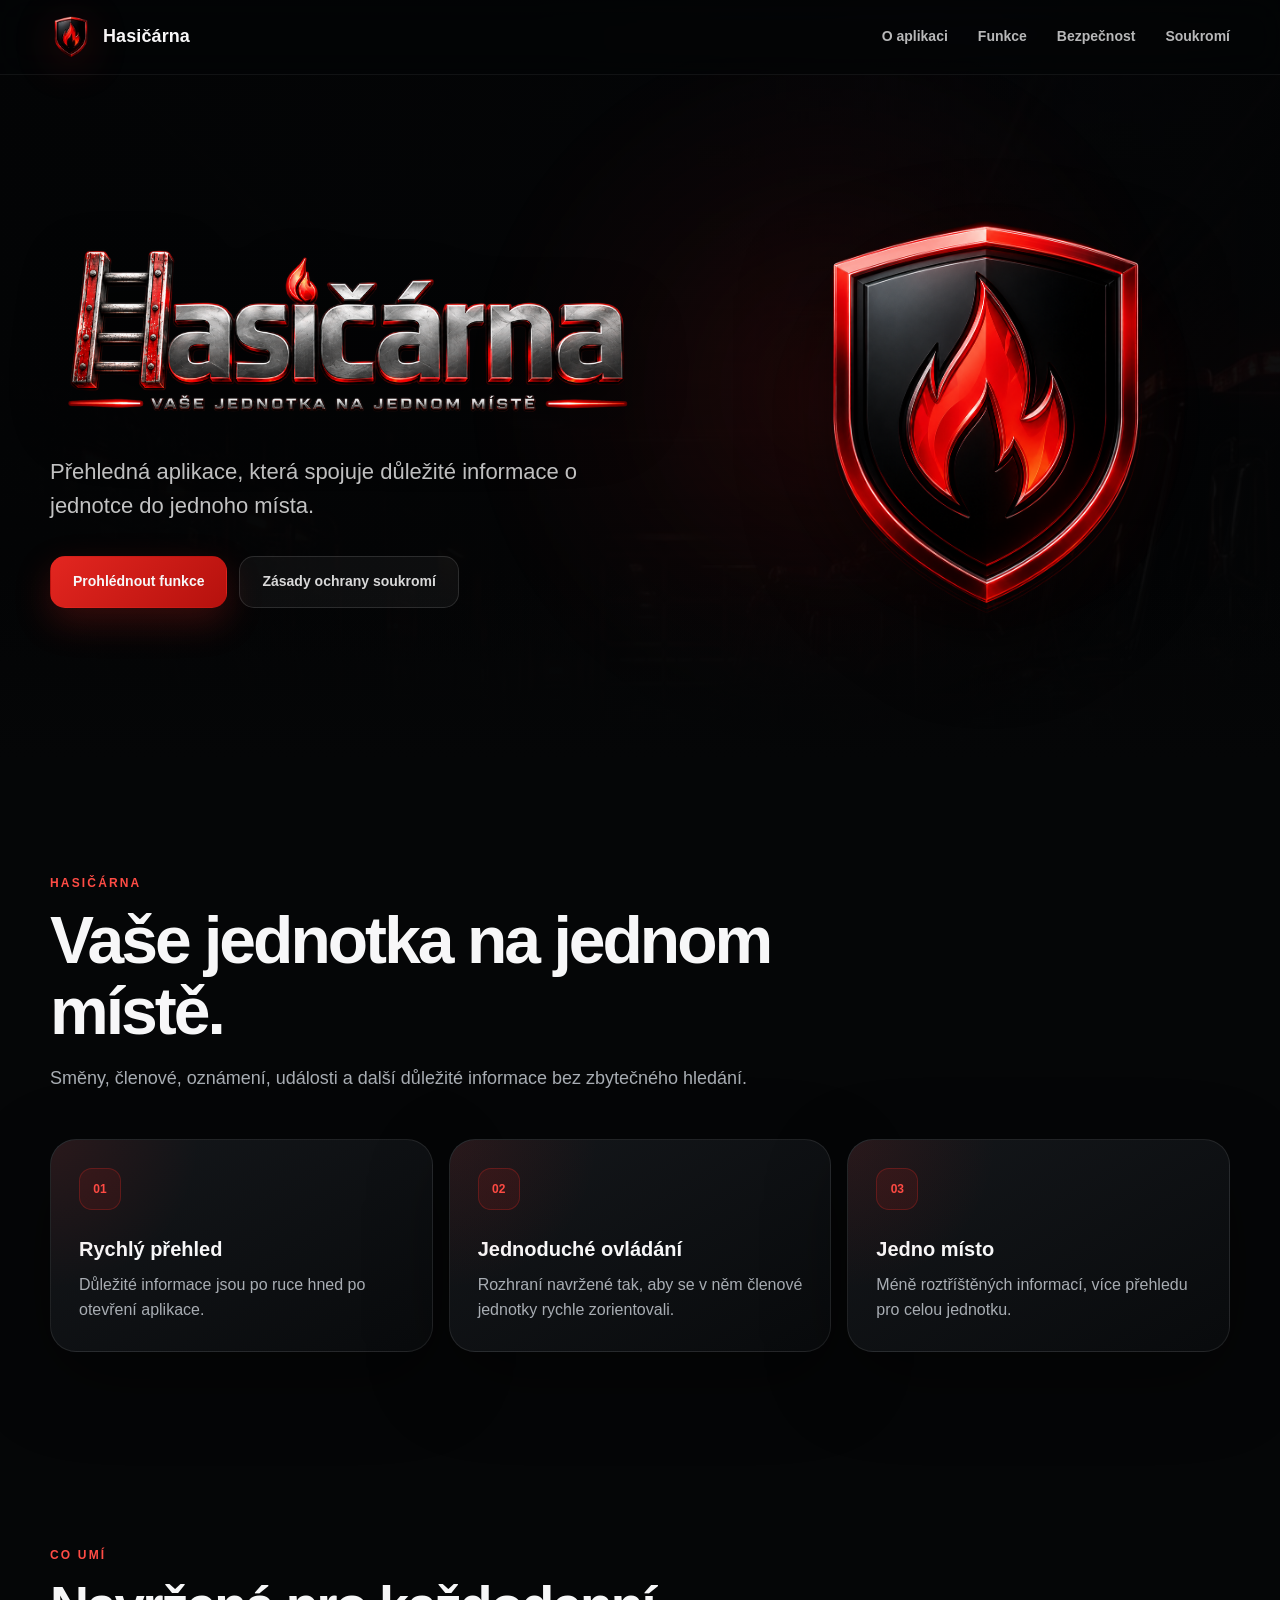
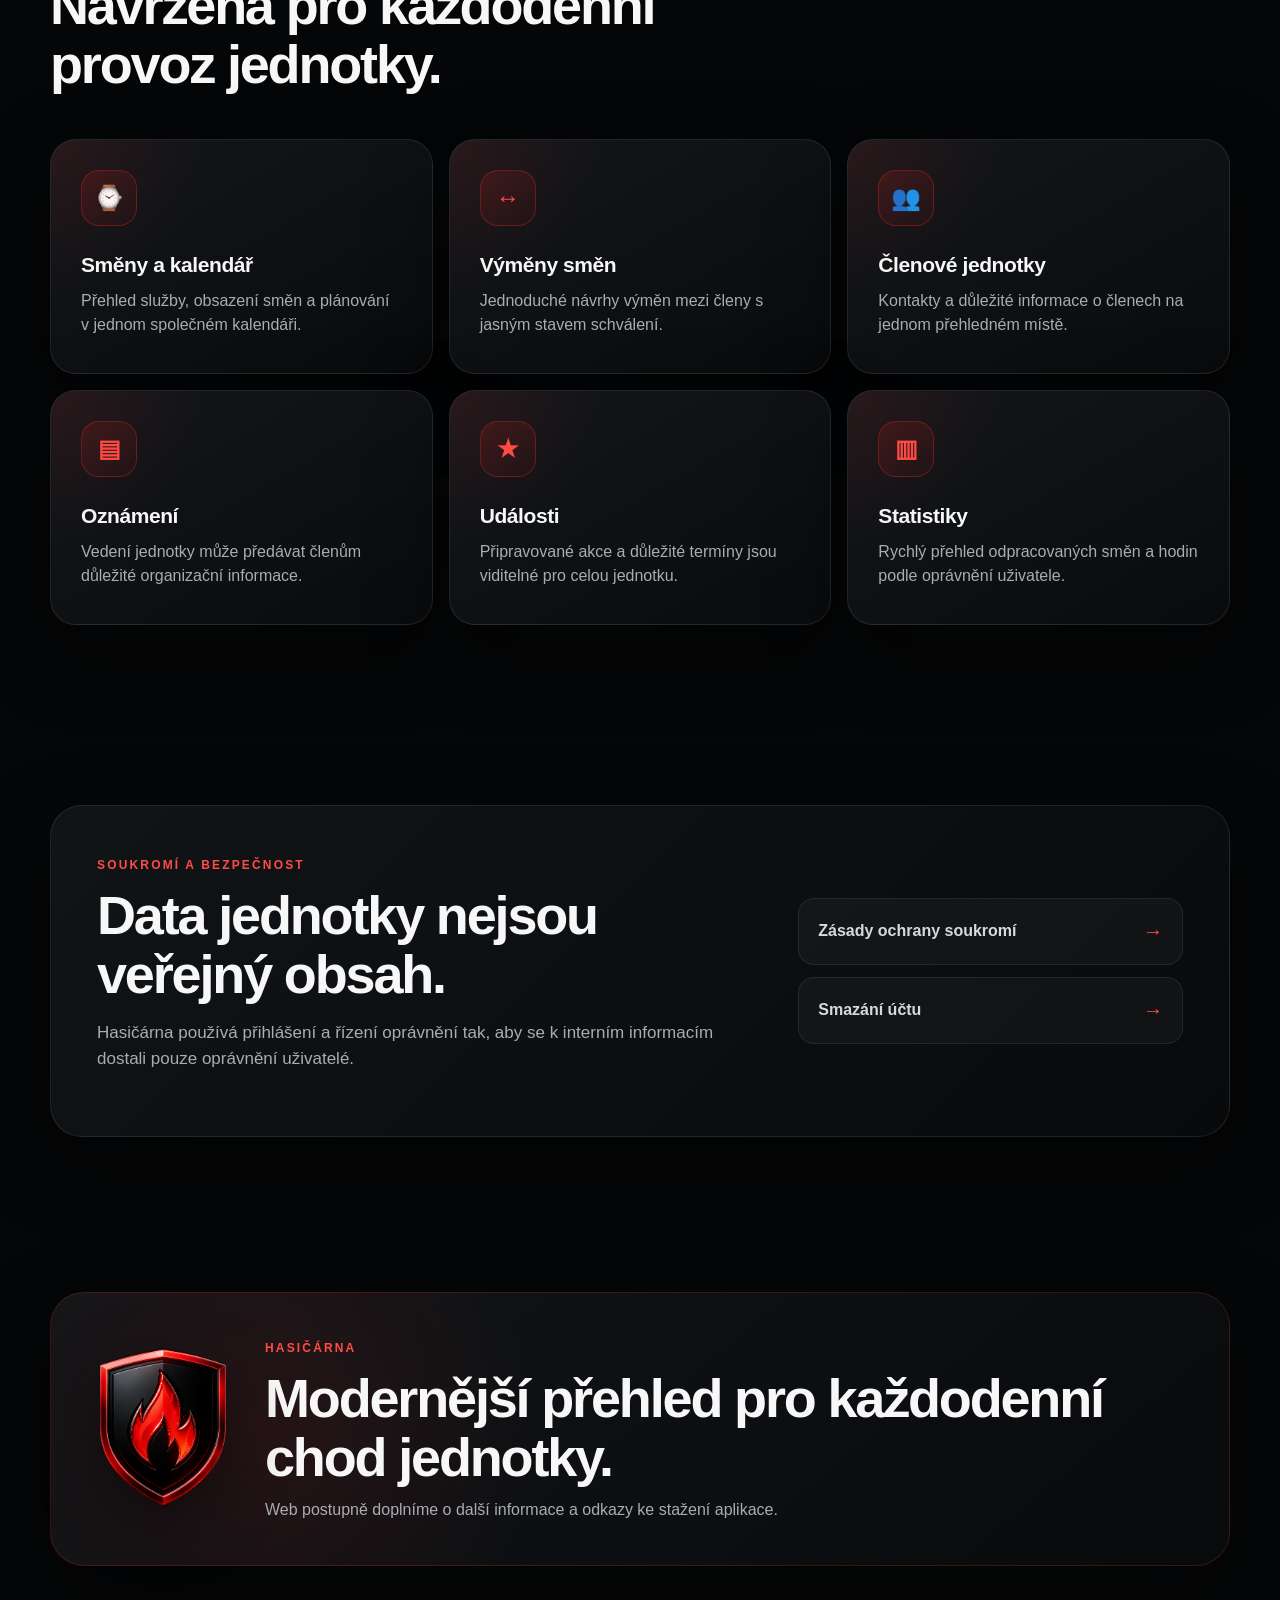
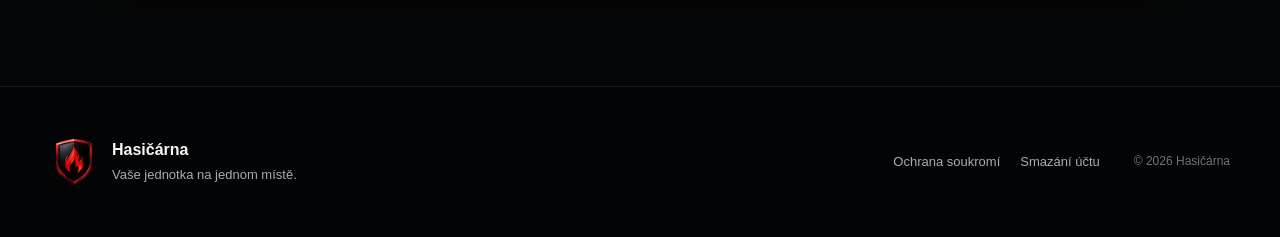
==== index.html @ 2f19362b "Create Hasičárna website" ====
<!doctype html>
<html lang="cs">
<head>
  <meta charset="utf-8">
  <meta name="viewport" content="width=device-width, initial-scale=1">
  <meta name="theme-color" content="#070809">
  <meta name="description" content="Hasičárna – vaše jednotka na jednom místě. Moderní aplikace pro správu směn, členů, oznámení a provozu jednotky.">
  <title>Hasičárna – vaše jednotka na jednom místě</title>
  <link rel="icon" type="image/png" href="assets/logo-shield.png">
  <link rel="stylesheet" href="styles.css">
</head>
<body>
  <header class="site-header" id="top">
    <div class="nav-shell">
      <a class="nav-brand" href="#top" aria-label="Hasičárna – domů">
        <img src="assets/logo-shield.png" alt="Logo Hasičárna">
        <span>Hasičárna</span>
      </a>
      <button class="menu-toggle" type="button" aria-label="Otevřít menu" aria-expanded="false">
        <span></span><span></span><span></span>
      </button>
      <nav class="nav-links" aria-label="Hlavní navigace">
        <a href="#o-aplikaci">O aplikaci</a>
        <a href="#funkce">Funkce</a>
        <a href="#bezpecnost">Bezpečnost</a>
        <a href="privacy.html">Soukromí</a>
      </nav>
    </div>
  </header>

  <main>
    <section class="hero">
      <div class="hero-backdrop" aria-hidden="true"></div>
      <div class="hero-glow" aria-hidden="true"></div>
      <div class="hero-inner">
        <div class="hero-copy reveal">
          <img class="hero-wordmark" src="assets/hasicarna-wordmark.png" alt="Hasičárna – vaše jednotka na jednom místě">
          <p class="hero-lead">Přehledná aplikace, která spojuje důležité informace o jednotce do jednoho místa.</p>
          <div class="hero-actions">
            <a class="button primary" href="#funkce">Prohlédnout funkce</a>
            <a class="button secondary" href="privacy.html">Zásady ochrany soukromí</a>
          </div>
        </div>
        <div class="hero-emblem reveal" aria-hidden="true">
          <div class="emblem-halo"></div>
          <img src="assets/logo-shield.png" alt="">
        </div>
      </div>
      <div class="hero-fade" aria-hidden="true"></div>
    </section>

    <section class="section intro" id="o-aplikaci">
      <div class="section-heading reveal">
        <span class="eyebrow">Hasičárna</span>
        <h1>Vaše jednotka na jednom místě.</h1>
        <p>Směny, členové, oznámení, události a další důležité informace bez zbytečného hledání.</p>
      </div>
      <div class="stats-grid reveal">
        <article class="stat-card">
          <span class="stat-icon">01</span>
          <strong>Rychlý přehled</strong>
          <p>Důležité informace jsou po ruce hned po otevření aplikace.</p>
        </article>
        <article class="stat-card">
          <span class="stat-icon">02</span>
          <strong>Jednoduché ovládání</strong>
          <p>Rozhraní navržené tak, aby se v něm členové jednotky rychle zorientovali.</p>
        </article>
        <article class="stat-card">
          <span class="stat-icon">03</span>
          <strong>Jedno místo</strong>
          <p>Méně roztříštěných informací, více přehledu pro celou jednotku.</p>
        </article>
      </div>
    </section>

    <section class="section features" id="funkce">
      <div class="section-heading reveal">
        <span class="eyebrow">Co umí</span>
        <h2>Navržená pro každodenní provoz jednotky.</h2>
      </div>
      <div class="feature-grid">
        <article class="feature-card reveal">
          <div class="feature-icon">⌚</div>
          <h3>Směny a kalendář</h3>
          <p>Přehled služby, obsazení směn a plánování v jednom společném kalendáři.</p>
        </article>
        <article class="feature-card reveal">
          <div class="feature-icon">↔</div>
          <h3>Výměny směn</h3>
          <p>Jednoduché návrhy výměn mezi členy s jasným stavem schválení.</p>
        </article>
        <article class="feature-card reveal">
          <div class="feature-icon">👥</div>
          <h3>Členové jednotky</h3>
          <p>Kontakty a důležité informace o členech na jednom přehledném místě.</p>
        </article>
        <article class="feature-card reveal">
          <div class="feature-icon">▤</div>
          <h3>Oznámení</h3>
          <p>Vedení jednotky může předávat členům důležité organizační informace.</p>
        </article>
        <article class="feature-card reveal">
          <div class="feature-icon">★</div>
          <h3>Události</h3>
          <p>Připravované akce a důležité termíny jsou viditelné pro celou jednotku.</p>
        </article>
        <article class="feature-card reveal">
          <div class="feature-icon">▥</div>
          <h3>Statistiky</h3>
          <p>Rychlý přehled odpracovaných směn a hodin podle oprávnění uživatele.</p>
        </article>
      </div>
    </section>

    <section class="section security" id="bezpecnost">
      <div class="security-panel reveal">
        <div>
          <span class="eyebrow">Soukromí a bezpečnost</span>
          <h2>Data jednotky nejsou veřejný obsah.</h2>
          <p>Hasičárna používá přihlášení a řízení oprávnění tak, aby se k interním informacím dostali pouze oprávnění uživatelé.</p>
        </div>
        <div class="security-links">
          <a href="privacy.html">Zásady ochrany soukromí <span>→</span></a>
          <a href="delete-account.html">Smazání účtu <span>→</span></a>
        </div>
      </div>
    </section>

    <section class="section cta">
      <div class="cta-card reveal">
        <img src="assets/logo-shield.png" alt="Logo Hasičárna">
        <div>
          <span class="eyebrow">Hasičárna</span>
          <h2>Modernější přehled pro každodenní chod jednotky.</h2>
          <p>Web postupně doplníme o další informace a odkazy ke stažení aplikace.</p>
        </div>
      </div>
    </section>
  </main>

  <footer class="site-footer">
    <div class="footer-inner">
      <div class="footer-brand">
        <img src="assets/logo-shield.png" alt="">
        <div><strong>Hasičárna</strong><span>Vaše jednotka na jednom místě.</span></div>
      </div>
      <div class="footer-links">
        <a href="privacy.html">Ochrana soukromí</a>
        <a href="delete-account.html">Smazání účtu</a>
      </div>
      <p class="copyright">© <span id="year"></span> Hasičárna</p>
    </div>
  </footer>

  <script src="script.js"></script>
</body>
</html>
---- styles.css ----
:root {
  --bg: #050607;
  --bg-soft: #0b0d0f;
  --panel: rgba(17, 20, 23, .86);
  --panel-strong: #101316;
  --line: rgba(255,255,255,.09);
  --text: #f7f7f8;
  --muted: #a8adb3;
  --red: #e32620;
  --red-bright: #ff4c45;
  --shadow: 0 26px 80px rgba(0,0,0,.42);
  --radius: 26px;
}

* { box-sizing: border-box; }
html { scroll-behavior: smooth; }
body {
  margin: 0;
  background: var(--bg);
  color: var(--text);
  font-family: Inter, ui-sans-serif, -apple-system, BlinkMacSystemFont, "Segoe UI", Roboto, Helvetica, Arial, sans-serif;
  line-height: 1.55;
  -webkit-font-smoothing: antialiased;
}
a { color: inherit; text-decoration: none; }
img { display: block; max-width: 100%; }

.site-header {
  position: fixed;
  inset: 0 0 auto 0;
  z-index: 50;
  background: rgba(4,5,6,.72);
  border-bottom: 1px solid rgba(255,255,255,.06);
  backdrop-filter: blur(18px) saturate(130%);
}
.nav-shell {
  width: min(1180px, calc(100% - 36px));
  height: 74px;
  margin: 0 auto;
  display: flex;
  align-items: center;
  justify-content: space-between;
  gap: 28px;
}
.nav-brand { display: inline-flex; align-items: center; gap: 11px; font-weight: 800; letter-spacing: .1px; }
.nav-brand img { width: 42px; height: 42px; object-fit: contain; filter: drop-shadow(0 8px 20px rgba(227,38,32,.18)); }
.nav-brand span { font-size: 18px; }
.nav-links { display: flex; align-items: center; gap: 30px; }
.nav-links a { color: rgba(255,255,255,.72); font-size: 14px; font-weight: 650; transition: color .2s ease; }
.nav-links a:hover { color: #fff; }
.menu-toggle { display: none; background: transparent; border: 0; padding: 8px; }
.menu-toggle span { display: block; width: 24px; height: 2px; margin: 5px 0; background: #fff; border-radius: 2px; }

.hero {
  position: relative;
  min-height: 760px;
  padding-top: 74px;
  overflow: hidden;
  background: #060708;
}
.hero-backdrop {
  position: absolute; inset: 0;
  background:
    linear-gradient(90deg, rgba(3,4,5,.98) 0%, rgba(3,4,5,.86) 44%, rgba(3,4,5,.56) 72%, rgba(3,4,5,.88) 100%),
    linear-gradient(180deg, rgba(3,4,5,.25), rgba(3,4,5,.78) 75%, #050607 100%),
    url('assets/hero-background.jpg') center 62% / cover no-repeat;
  opacity: .88;
  transform: scale(1.02);
}
.hero-glow {
  position: absolute;
  width: 720px; height: 720px;
  right: 7%; top: 4%;
  border-radius: 50%;
  background: radial-gradient(circle, rgba(227,38,32,.12) 0%, rgba(227,38,32,.035) 42%, transparent 72%);
  filter: blur(8px);
}
.hero-inner {
  position: relative;
  z-index: 2;
  width: min(1180px, calc(100% - 44px));
  min-height: 686px;
  margin: 0 auto;
  display: grid;
  grid-template-columns: 1.12fr .88fr;
  align-items: center;
  gap: 70px;
}
.hero-copy { max-width: 650px; }
.hero-wordmark { width: min(100%, 630px); margin-left: -7px; filter: drop-shadow(0 18px 30px rgba(0,0,0,.45)); }
.hero-lead { max-width: 610px; margin: 22px 0 0; color: rgba(255,255,255,.76); font-size: clamp(18px, 2vw, 22px); line-height: 1.55; }
.hero-actions { display: flex; flex-wrap: wrap; gap: 12px; margin-top: 32px; }
.button { display: inline-flex; align-items: center; justify-content: center; min-height: 52px; padding: 0 22px; border-radius: 15px; font-weight: 800; font-size: 14px; border: 1px solid transparent; transition: .2s ease; }
.button.primary { background: linear-gradient(135deg, #e32620, #b5110d); box-shadow: 0 14px 36px rgba(227,38,32,.23); }
.button.primary:hover { transform: translateY(-2px); box-shadow: 0 18px 42px rgba(227,38,32,.32); }
.button.secondary { background: rgba(255,255,255,.045); border-color: rgba(255,255,255,.12); color: rgba(255,255,255,.84); }
.button.secondary:hover { background: rgba(255,255,255,.075); }
.hero-emblem { position: relative; display: grid; place-items: center; min-height: 440px; }
.hero-emblem img { position: relative; z-index: 2; width: min(320px, 72%); filter: drop-shadow(0 32px 42px rgba(0,0,0,.62)); }
.emblem-halo { position: absolute; width: 420px; height: 420px; border-radius: 50%; background: radial-gradient(circle, rgba(227,38,32,.16), rgba(227,38,32,.04) 42%, transparent 72%); filter: blur(12px); }
.hero-fade { position: absolute; inset: auto 0 0; height: 190px; background: linear-gradient(180deg, transparent, var(--bg)); z-index: 1; }

.section { width: min(1180px, calc(100% - 44px)); margin: 0 auto; padding: 110px 0; }
.section-heading { max-width: 760px; margin-bottom: 46px; }
.eyebrow { display: inline-block; color: var(--red-bright); font-size: 12px; font-weight: 900; letter-spacing: .18em; text-transform: uppercase; margin-bottom: 12px; }
h1, h2, h3 { margin: 0; line-height: 1.08; }
h1 { font-size: clamp(38px, 6vw, 66px); letter-spacing: -.045em; }
h2 { font-size: clamp(34px, 4.5vw, 54px); letter-spacing: -.04em; }
h3 { font-size: 21px; letter-spacing: -.02em; }
.section-heading p { margin: 18px 0 0; color: var(--muted); font-size: 18px; max-width: 720px; }

.stats-grid, .feature-grid { display: grid; grid-template-columns: repeat(3, 1fr); gap: 16px; }
.stat-card, .feature-card {
  position: relative;
  overflow: hidden;
  border: 1px solid var(--line);
  border-radius: var(--radius);
  background: linear-gradient(150deg, rgba(22,25,29,.92), rgba(9,11,13,.96));
  box-shadow: var(--shadow);
}
.stat-card { padding: 28px; min-height: 210px; }
.stat-card::after, .feature-card::after { content: ""; position: absolute; inset: 0; pointer-events: none; background: radial-gradient(circle at 0 0, rgba(227,38,32,.10), transparent 34%); }
.stat-icon { display: inline-grid; place-items: center; width: 42px; height: 42px; border-radius: 13px; background: rgba(227,38,32,.10); border: 1px solid rgba(227,38,32,.28); color: var(--red-bright); font-weight: 900; font-size: 12px; }
.stat-card strong { display: block; margin-top: 24px; font-size: 20px; }
.stat-card p { color: var(--muted); margin: 8px 0 0; }
.features { padding-top: 80px; }
.feature-grid { grid-template-columns: repeat(3, 1fr); }
.feature-card { padding: 30px; min-height: 235px; }
.feature-icon { width: 56px; height: 56px; display: grid; place-items: center; border-radius: 18px; background: linear-gradient(145deg, rgba(227,38,32,.16), rgba(227,38,32,.04)); border: 1px solid rgba(227,38,32,.34); color: var(--red-bright); font-size: 24px; font-weight: 900; margin-bottom: 28px; }
.feature-card p { color: var(--muted); margin: 12px 0 0; }

.security { padding-top: 70px; }
.security-panel { display: grid; grid-template-columns: 1.25fr .75fr; gap: 60px; align-items: center; padding: 46px; border-radius: 32px; background: linear-gradient(135deg, rgba(18,21,24,.95), rgba(8,10,12,.98)); border: 1px solid rgba(255,255,255,.09); box-shadow: var(--shadow); }
.security-panel p { color: var(--muted); font-size: 17px; max-width: 680px; }
.security-links { display: grid; gap: 12px; }
.security-links a { display: flex; align-items: center; justify-content: space-between; gap: 16px; padding: 17px 19px; border-radius: 16px; background: rgba(255,255,255,.035); border: 1px solid rgba(255,255,255,.08); font-weight: 750; color: rgba(255,255,255,.84); }
.security-links a span { color: var(--red-bright); font-size: 20px; }
.security-links a:hover { background: rgba(255,255,255,.06); }

.cta { padding-top: 45px; padding-bottom: 120px; }
.cta-card { display: flex; align-items: center; gap: 36px; padding: 42px 46px; border-radius: 34px; border: 1px solid rgba(227,38,32,.24); background: radial-gradient(circle at 18% 50%, rgba(227,38,32,.11), transparent 28%), linear-gradient(140deg, #121518, #080a0c); box-shadow: var(--shadow); }
.cta-card img { width: 132px; filter: drop-shadow(0 20px 32px rgba(0,0,0,.45)); }
.cta-card p { color: var(--muted); margin: 12px 0 0; }

.site-footer { border-top: 1px solid rgba(255,255,255,.07); background: #030405; }
.footer-inner { width: min(1180px, calc(100% - 44px)); min-height: 150px; margin: 0 auto; display: grid; grid-template-columns: 1fr auto auto; align-items: center; gap: 34px; }
.footer-brand { display: flex; align-items: center; gap: 14px; }
.footer-brand img { width: 48px; height: 48px; object-fit: contain; }
.footer-brand strong, .footer-brand span { display: block; }
.footer-brand span { color: var(--muted); font-size: 13px; margin-top: 2px; }
.footer-links { display: flex; gap: 20px; }
.footer-links a { color: var(--muted); font-size: 13px; }
.footer-links a:hover { color: #fff; }
.copyright { color: #6f757c; font-size: 12px; }

.reveal { opacity: 0; transform: translateY(16px); transition: opacity .7s ease, transform .7s ease; }
.reveal.visible { opacity: 1; transform: translateY(0); }

/* Legal pages */
.legal-page { background: radial-gradient(circle at 50% 0%, rgba(227,38,32,.07), transparent 26%), #050607; }
.compact-header { position: sticky; top: 0; }
.legal-nav { display: flex; }
.legal-shell { width: min(900px, calc(100% - 40px)); margin: 0 auto; padding: 76px 0 110px; }
.legal-hero { padding: 52px 0 32px; }
.legal-hero h1 { font-size: clamp(40px, 7vw, 68px); }
.legal-hero p { color: var(--muted); font-size: 18px; max-width: 680px; }
.legal-card { padding: 42px; border-radius: 28px; background: linear-gradient(150deg, rgba(18,21,24,.96), rgba(8,10,12,.98)); border: 1px solid rgba(255,255,255,.08); box-shadow: var(--shadow); }
.legal-card h2 { font-size: 23px; margin-top: 34px; letter-spacing: -.02em; }
.legal-card h2:first-of-type { margin-top: 18px; }
.legal-card p { color: #bcc1c7; }
.legal-card a { color: #ff625c; text-decoration: underline; text-underline-offset: 3px; }
.updated { font-size: 13px; color: #777f87 !important; }
.steps { display: grid; gap: 16px; }
.step { display: grid; grid-template-columns: 50px 1fr; gap: 18px; padding: 22px; border: 1px solid rgba(255,255,255,.07); border-radius: 20px; background: rgba(255,255,255,.025); }
.step > span { width: 44px; height: 44px; display: grid; place-items: center; border-radius: 14px; background: rgba(227,38,32,.12); border: 1px solid rgba(227,38,32,.28); color: var(--red-bright); font-weight: 900; }
.step h2 { margin: 1px 0 7px; font-size: 20px; }
.step p { margin: 0; }
.notice { margin-top: 26px; padding: 24px; border-radius: 20px; background: rgba(227,38,32,.07); border: 1px solid rgba(227,38,32,.20); }
.notice strong { font-size: 18px; }
.notice p { margin-bottom: 0; }
.legal-note { margin-top: 24px; font-size: 14px; }
.small-footer .footer-inner { min-height: 90px; grid-template-columns: 1fr; }

@media (max-width: 900px) {
  .hero-inner { grid-template-columns: 1fr; gap: 20px; padding: 90px 0 80px; text-align: center; }
  .hero-copy { margin: 0 auto; }
  .hero-wordmark { margin: 0 auto; }
  .hero-lead { margin-left: auto; margin-right: auto; }
  .hero-actions { justify-content: center; }
  .hero-emblem { min-height: 300px; }
  .hero-emblem img { width: 220px; }
  .emblem-halo { width: 330px; height: 330px; }
  .stats-grid, .feature-grid { grid-template-columns: repeat(2, 1fr); }
  .security-panel { grid-template-columns: 1fr; gap: 28px; }
  .footer-inner { grid-template-columns: 1fr; padding: 34px 0; }
}

@media (max-width: 680px) {
  .nav-shell { height: 68px; }
  .nav-links { display: none; position: absolute; left: 18px; right: 18px; top: 76px; padding: 18px; border-radius: 18px; background: rgba(10,12,14,.98); border: 1px solid rgba(255,255,255,.08); flex-direction: column; align-items: stretch; gap: 5px; box-shadow: var(--shadow); }
  .nav-links.open { display: flex; }
  .nav-links a { padding: 10px 12px; }
  .menu-toggle { display: block; }
  .legal-nav { display: flex !important; position: static; padding: 0; border: 0; background: none; box-shadow: none; }
  .legal-nav a { padding: 8px 0; }
  .hero { min-height: 710px; padding-top: 68px; }
  .hero-inner { min-height: auto; width: min(100% - 30px, 1180px); padding: 72px 0 76px; }
  .hero-backdrop { background-position: 56% bottom; opacity: .72; }
  .hero-wordmark { width: min(100%, 520px); }
  .hero-emblem { min-height: 255px; }
  .hero-emblem img { width: 185px; }
  .emblem-halo { width: 270px; height: 270px; }
  .section { width: min(100% - 30px, 1180px); padding: 78px 0; }
  .stats-grid, .feature-grid { grid-template-columns: 1fr; }
  .stat-card, .feature-card { min-height: auto; }
  .security-panel { padding: 30px 24px; }
  .cta-card { align-items: flex-start; padding: 30px 24px; gap: 22px; }
  .cta-card img { width: 86px; }
  .footer-inner { width: min(100% - 30px, 1180px); }
  .footer-links { flex-direction: column; gap: 7px; }
  .legal-shell { width: min(100% - 28px, 900px); padding-top: 36px; }
  .legal-hero { padding-top: 28px; }
  .legal-card { padding: 26px 20px; }
  .step { grid-template-columns: 42px 1fr; gap: 14px; padding: 18px; }
  .step > span { width: 40px; height: 40px; }
}
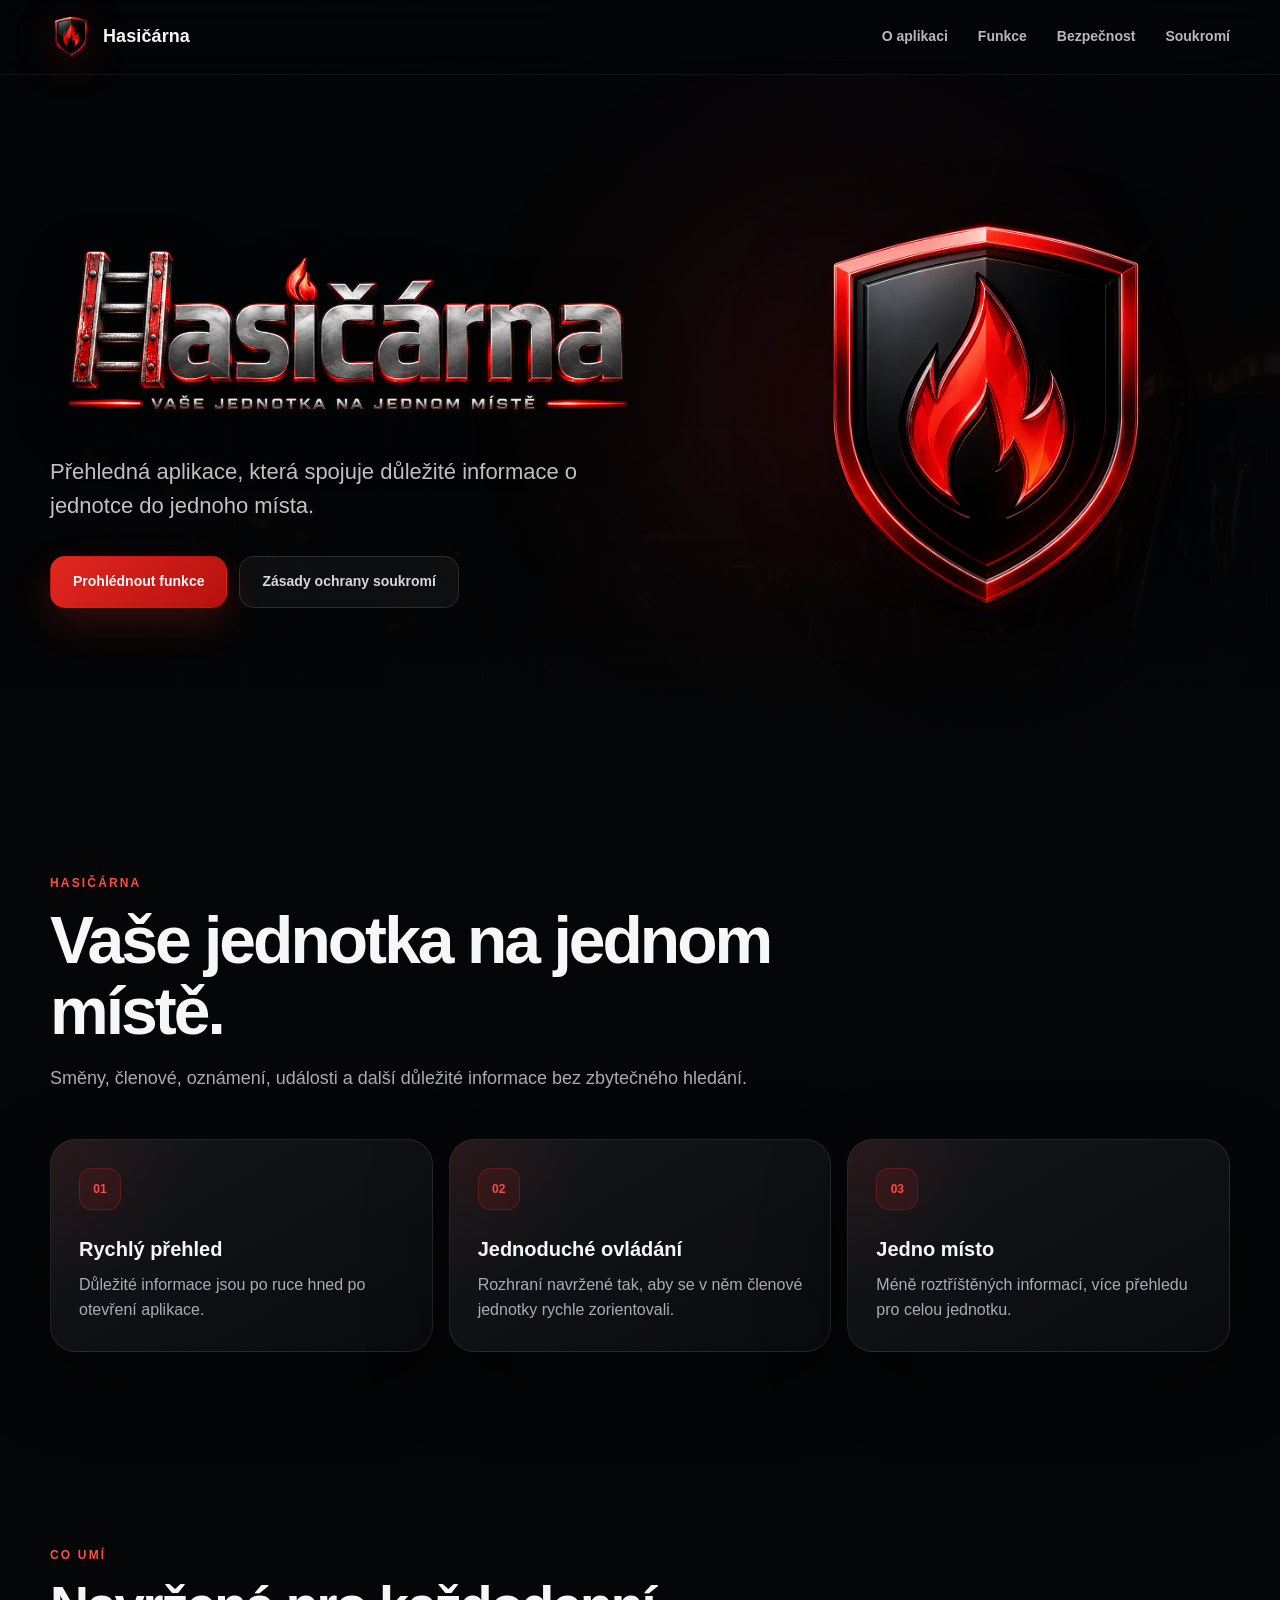
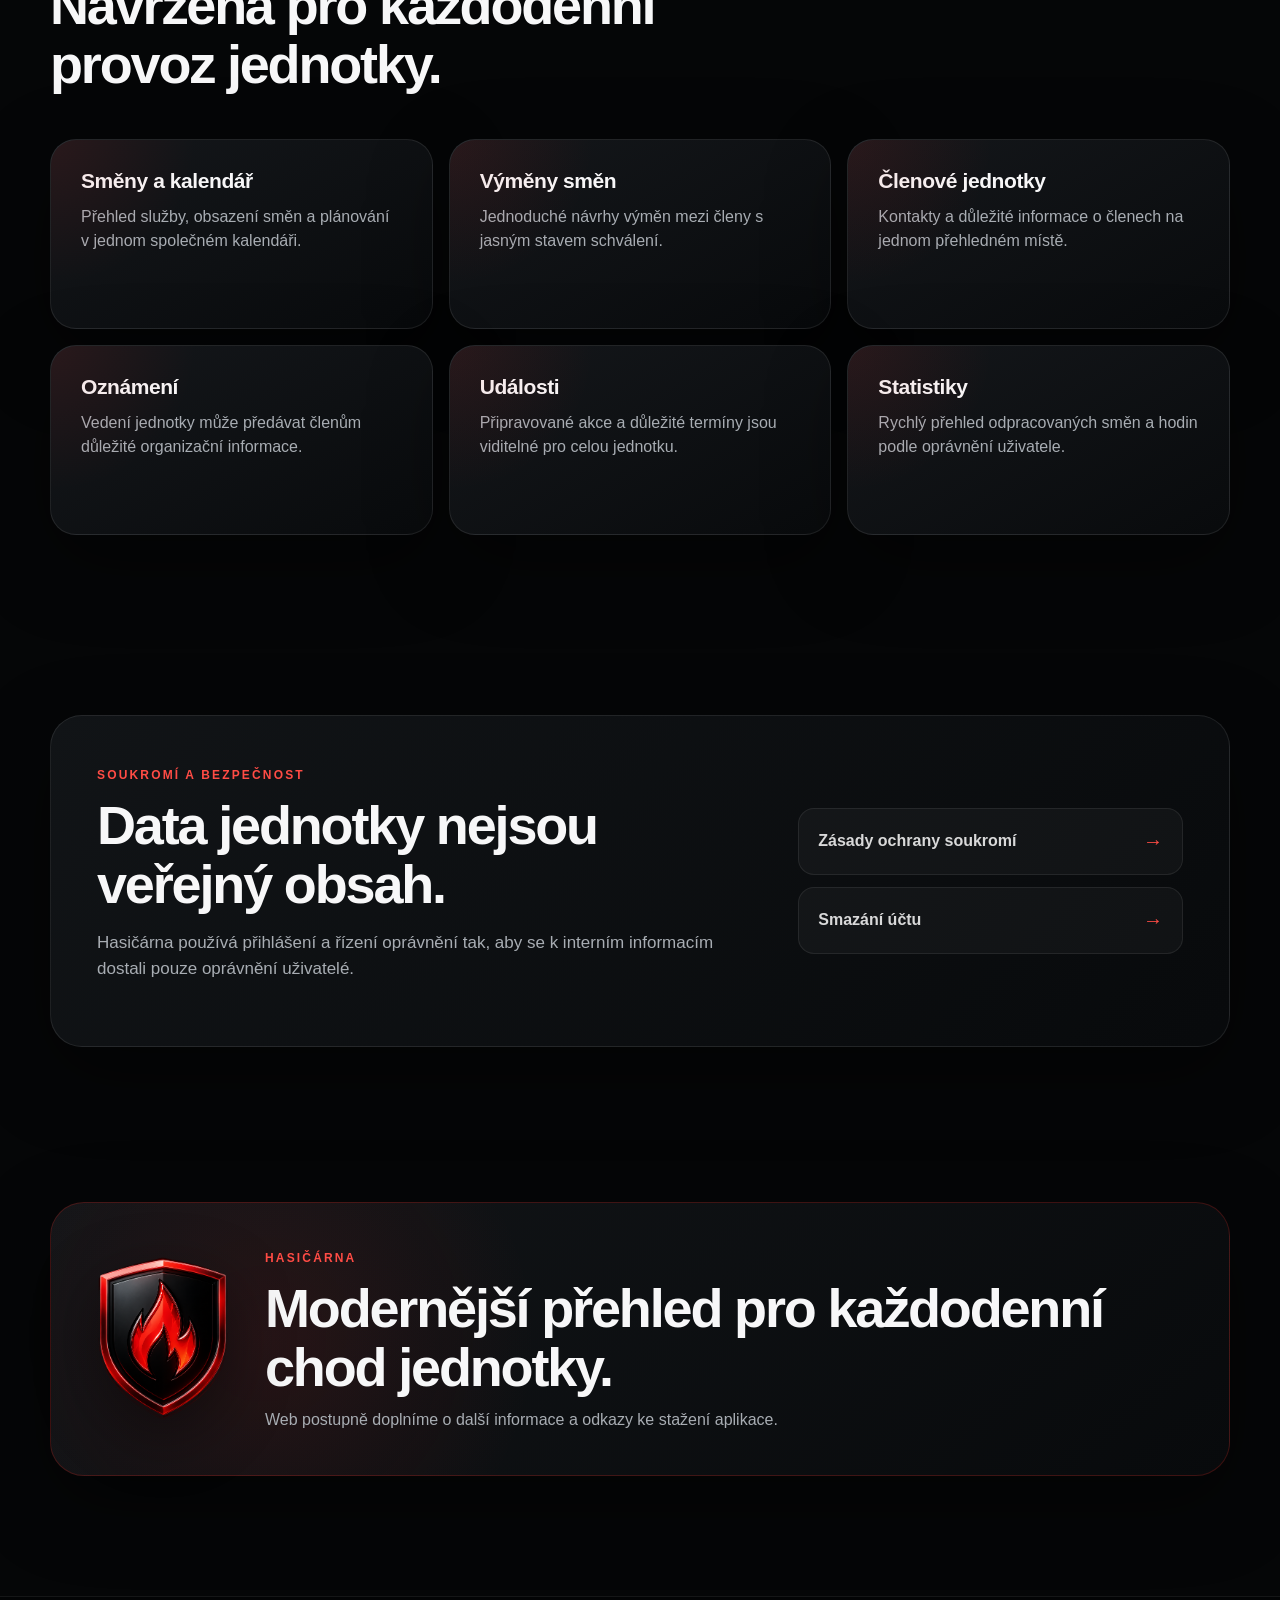
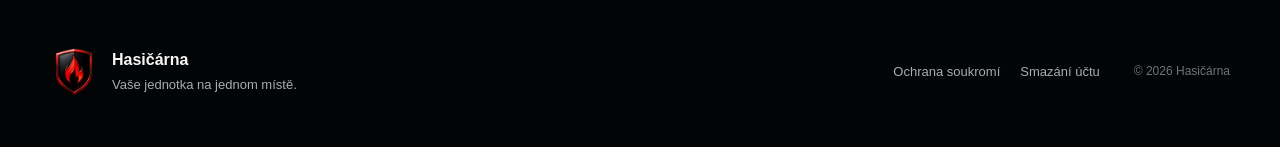
==== commit e4927a67: "Remove feature icons from website" ====
--- a/index.html
+++ b/index.html
@@ -81,32 +81,26 @@
       </div>
       <div class="feature-grid">
         <article class="feature-card reveal">
-          <div class="feature-icon">⌚</div>
           <h3>Směny a kalendář</h3>
           <p>Přehled služby, obsazení směn a plánování v jednom společném kalendáři.</p>
         </article>
         <article class="feature-card reveal">
-          <div class="feature-icon">↔</div>
           <h3>Výměny směn</h3>
           <p>Jednoduché návrhy výměn mezi členy s jasným stavem schválení.</p>
         </article>
         <article class="feature-card reveal">
-          <div class="feature-icon">👥</div>
           <h3>Členové jednotky</h3>
           <p>Kontakty a důležité informace o členech na jednom přehledném místě.</p>
         </article>
         <article class="feature-card reveal">
-          <div class="feature-icon">▤</div>
           <h3>Oznámení</h3>
           <p>Vedení jednotky může předávat členům důležité organizační informace.</p>
         </article>
         <article class="feature-card reveal">
-          <div class="feature-icon">★</div>
           <h3>Události</h3>
           <p>Připravované akce a důležité termíny jsou viditelné pro celou jednotku.</p>
         </article>
         <article class="feature-card reveal">
-          <div class="feature-icon">▥</div>
           <h3>Statistiky</h3>
           <p>Rychlý přehled odpracovaných směn a hodin podle oprávnění uživatele.</p>
         </article>
--- a/styles.css
+++ b/styles.css
@@ -125,8 +125,8 @@
 .stat-card p { color: var(--muted); margin: 8px 0 0; }
 .features { padding-top: 80px; }
 .feature-grid { grid-template-columns: repeat(3, 1fr); }
-.feature-card { padding: 30px; min-height: 235px; }
-.feature-icon { width: 56px; height: 56px; display: grid; place-items: center; border-radius: 18px; background: linear-gradient(145deg, rgba(227,38,32,.16), rgba(227,38,32,.04)); border: 1px solid rgba(227,38,32,.34); color: var(--red-bright); font-size: 24px; font-weight: 900; margin-bottom: 28px; }
+.feature-card { padding: 30px; min-height: 190px; }
+.feature-card h3 { margin-top: 0; }
 .feature-card p { color: var(--muted); margin: 12px 0 0; }
 
 .security { padding-top: 70px; }
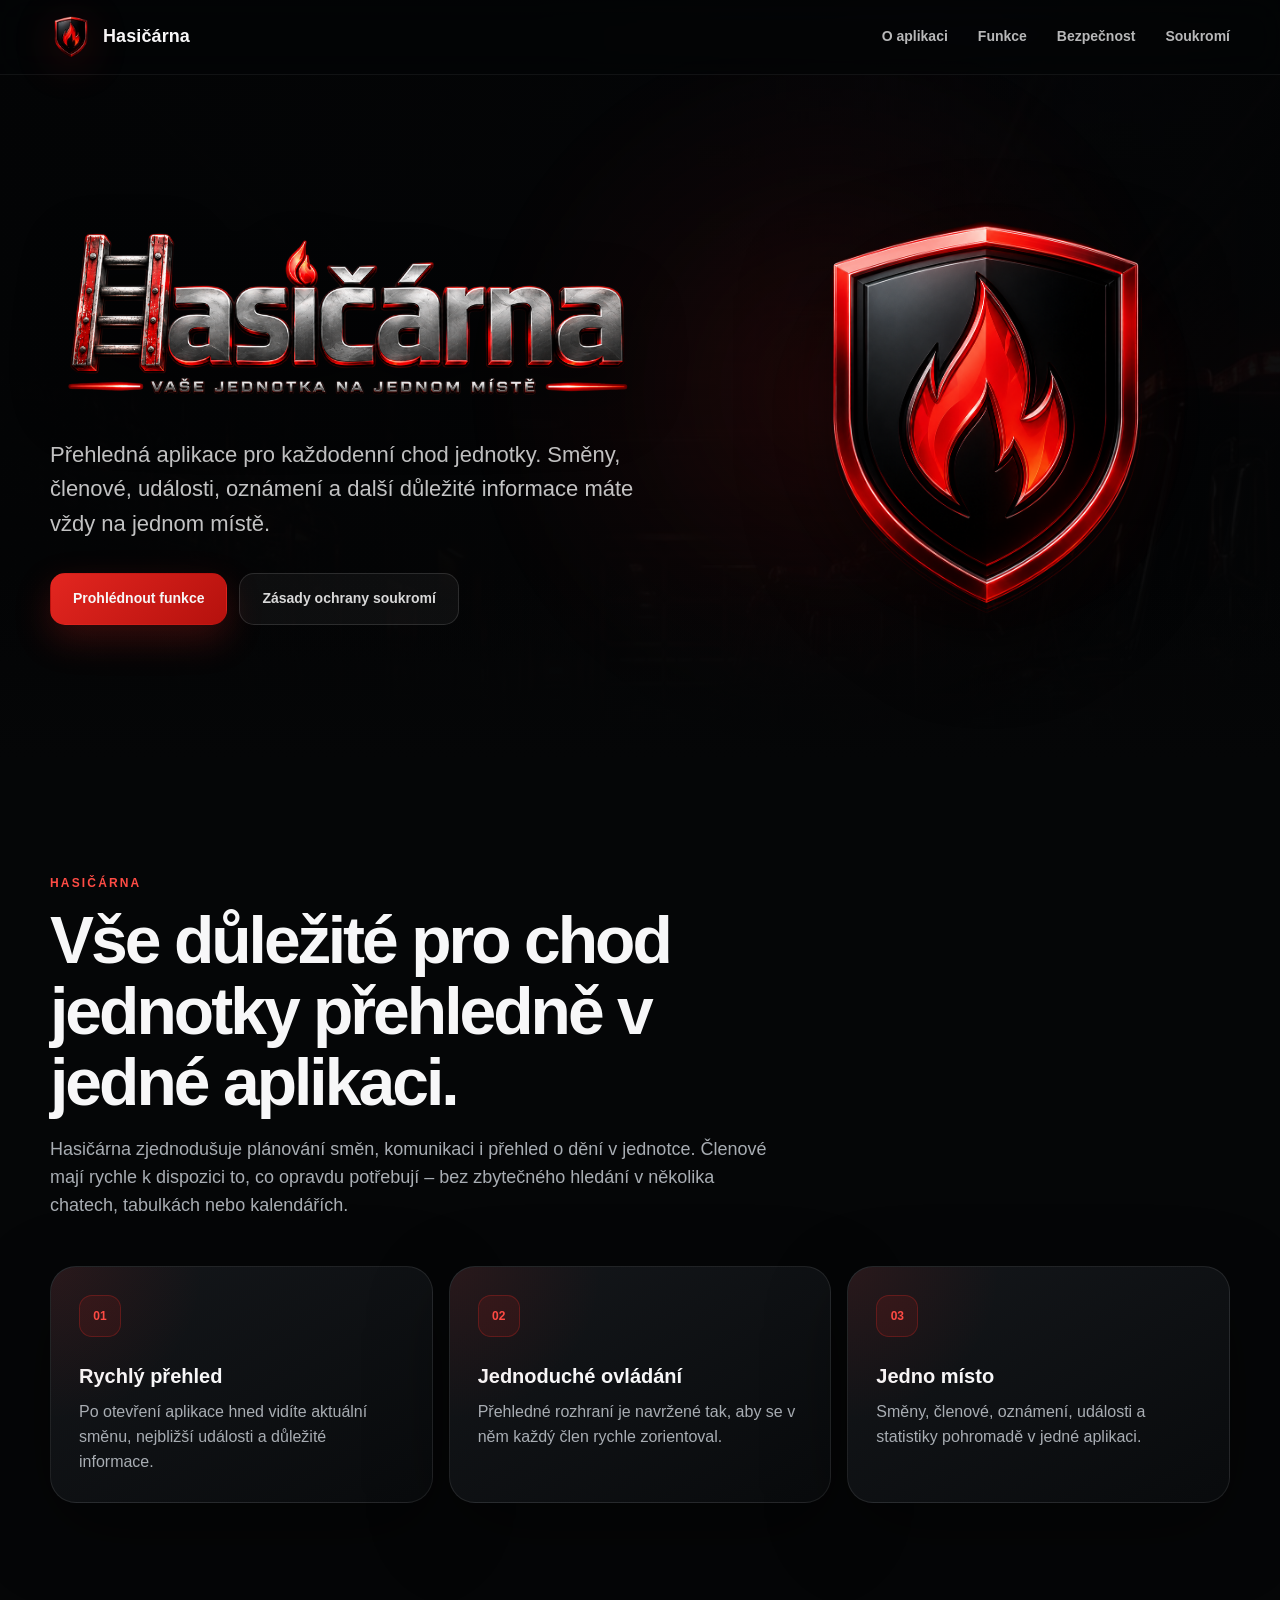
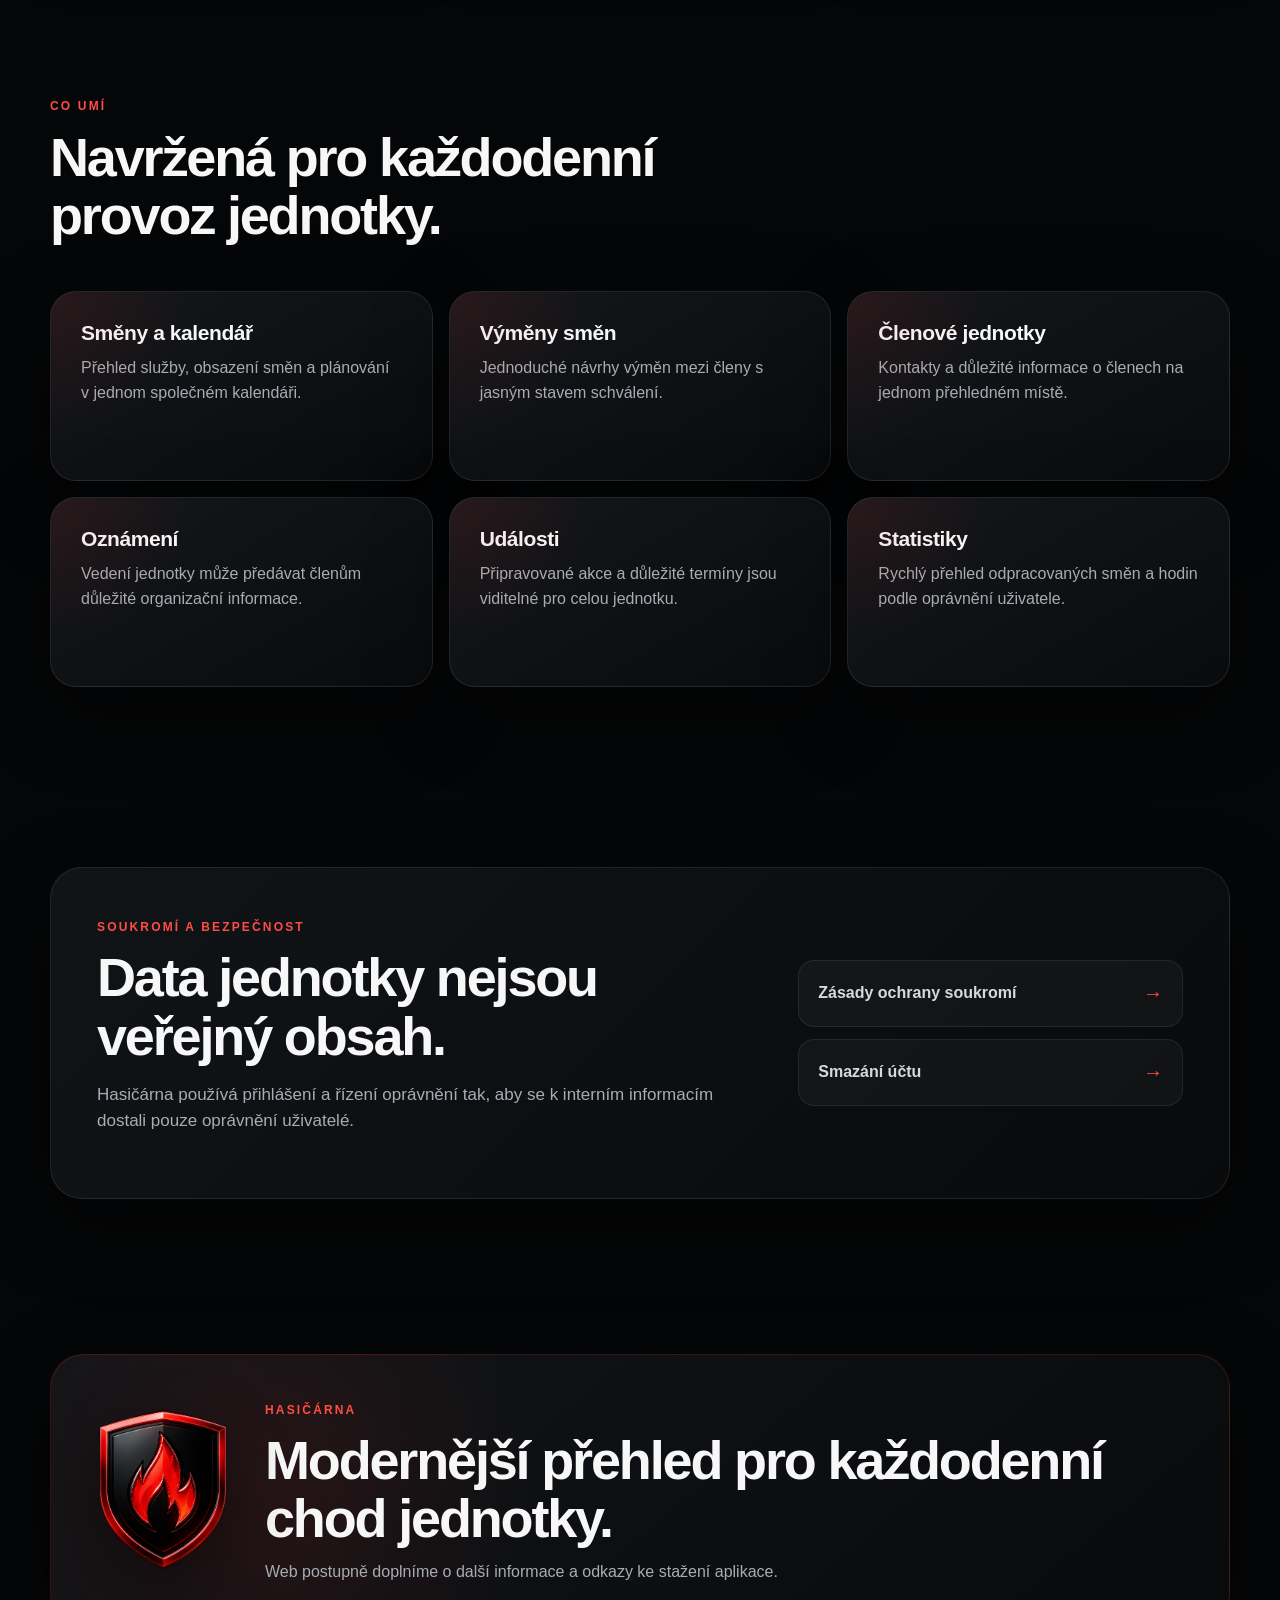
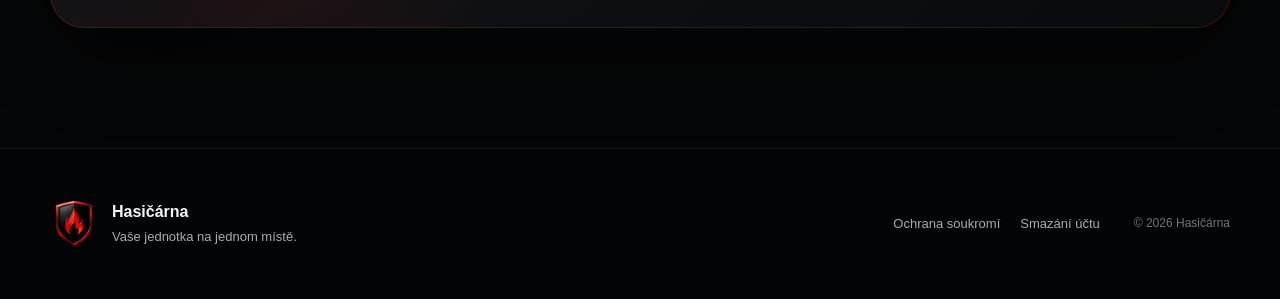
==== commit 386fced6: "Improve website intro text" ====
--- a/index.html
+++ b/index.html
@@ -4,7 +4,7 @@
   <meta charset="utf-8">
   <meta name="viewport" content="width=device-width, initial-scale=1">
   <meta name="theme-color" content="#070809">
-  <meta name="description" content="Hasičárna – vaše jednotka na jednom místě. Moderní aplikace pro správu směn, členů, oznámení a provozu jednotky.">
+  <meta name="description" content="Hasičárna – přehledná aplikace pro každodenní chod jednotky. Směny, členové, události, oznámení a další důležité informace na jednom místě.">
   <title>Hasičárna – vaše jednotka na jednom místě</title>
   <link rel="icon" type="image/png" href="assets/logo-shield.png">
   <link rel="stylesheet" href="styles.css">
@@ -35,7 +35,7 @@
       <div class="hero-inner">
         <div class="hero-copy reveal">
           <img class="hero-wordmark" src="assets/hasicarna-wordmark.png" alt="Hasičárna – vaše jednotka na jednom místě">
-          <p class="hero-lead">Přehledná aplikace, která spojuje důležité informace o jednotce do jednoho místa.</p>
+          <p class="hero-lead">Přehledná aplikace pro každodenní chod jednotky. Směny, členové, události, oznámení a další důležité informace máte vždy na jednom místě.</p>
           <div class="hero-actions">
             <a class="button primary" href="#funkce">Prohlédnout funkce</a>
             <a class="button secondary" href="privacy.html">Zásady ochrany soukromí</a>
@@ -52,24 +52,24 @@
     <section class="section intro" id="o-aplikaci">
       <div class="section-heading reveal">
         <span class="eyebrow">Hasičárna</span>
-        <h1>Vaše jednotka na jednom místě.</h1>
-        <p>Směny, členové, oznámení, události a další důležité informace bez zbytečného hledání.</p>
+        <h1>Vše důležité pro chod jednotky přehledně v jedné aplikaci.</h1>
+        <p>Hasičárna zjednodušuje plánování směn, komunikaci i přehled o dění v jednotce. Členové mají rychle k dispozici to, co opravdu potřebují – bez zbytečného hledání v několika chatech, tabulkách nebo kalendářích.</p>
       </div>
       <div class="stats-grid reveal">
         <article class="stat-card">
           <span class="stat-icon">01</span>
           <strong>Rychlý přehled</strong>
-          <p>Důležité informace jsou po ruce hned po otevření aplikace.</p>
+          <p>Po otevření aplikace hned vidíte aktuální směnu, nejbližší události a důležité informace.</p>
         </article>
         <article class="stat-card">
           <span class="stat-icon">02</span>
           <strong>Jednoduché ovládání</strong>
-          <p>Rozhraní navržené tak, aby se v něm členové jednotky rychle zorientovali.</p>
+          <p>Přehledné rozhraní je navržené tak, aby se v něm každý člen rychle zorientoval.</p>
         </article>
         <article class="stat-card">
           <span class="stat-icon">03</span>
           <strong>Jedno místo</strong>
-          <p>Méně roztříštěných informací, více přehledu pro celou jednotku.</p>
+          <p>Směny, členové, oznámení, události a statistiky pohromadě v jedné aplikaci.</p>
         </article>
       </div>
     </section>
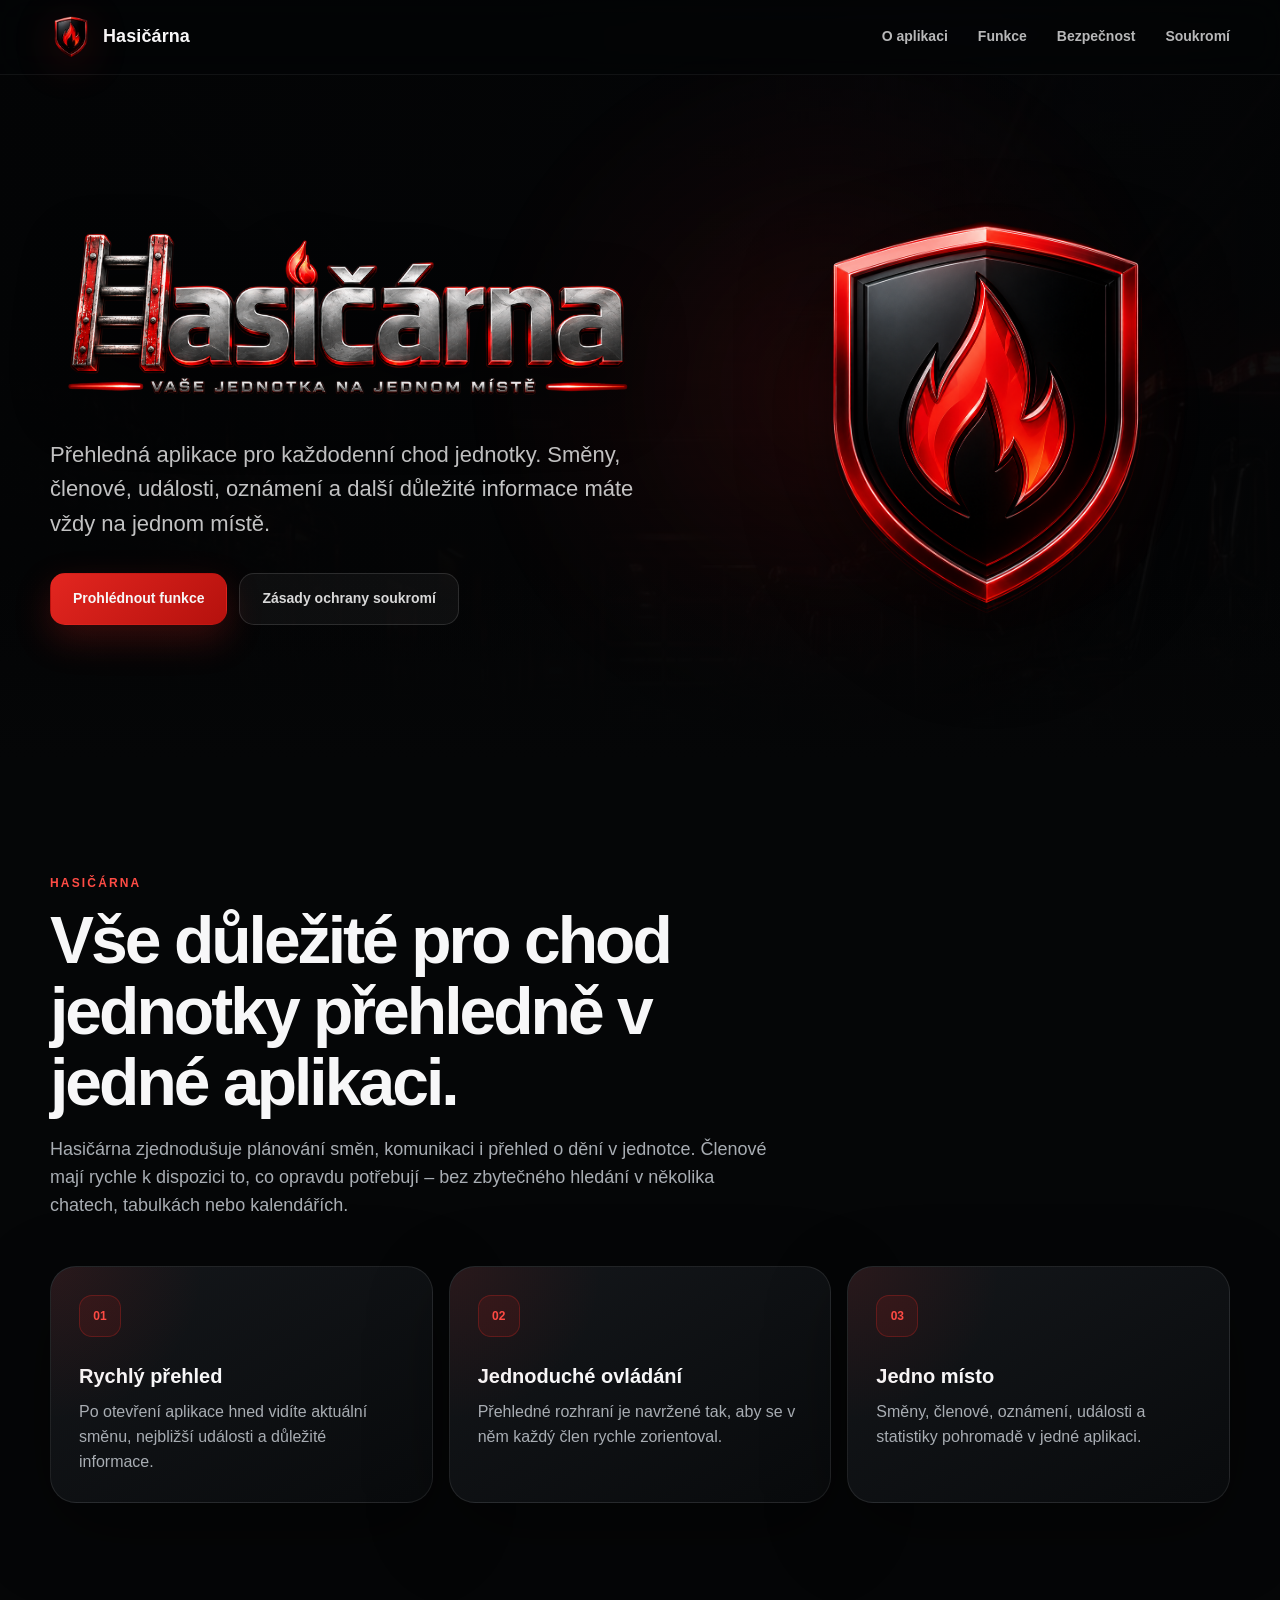
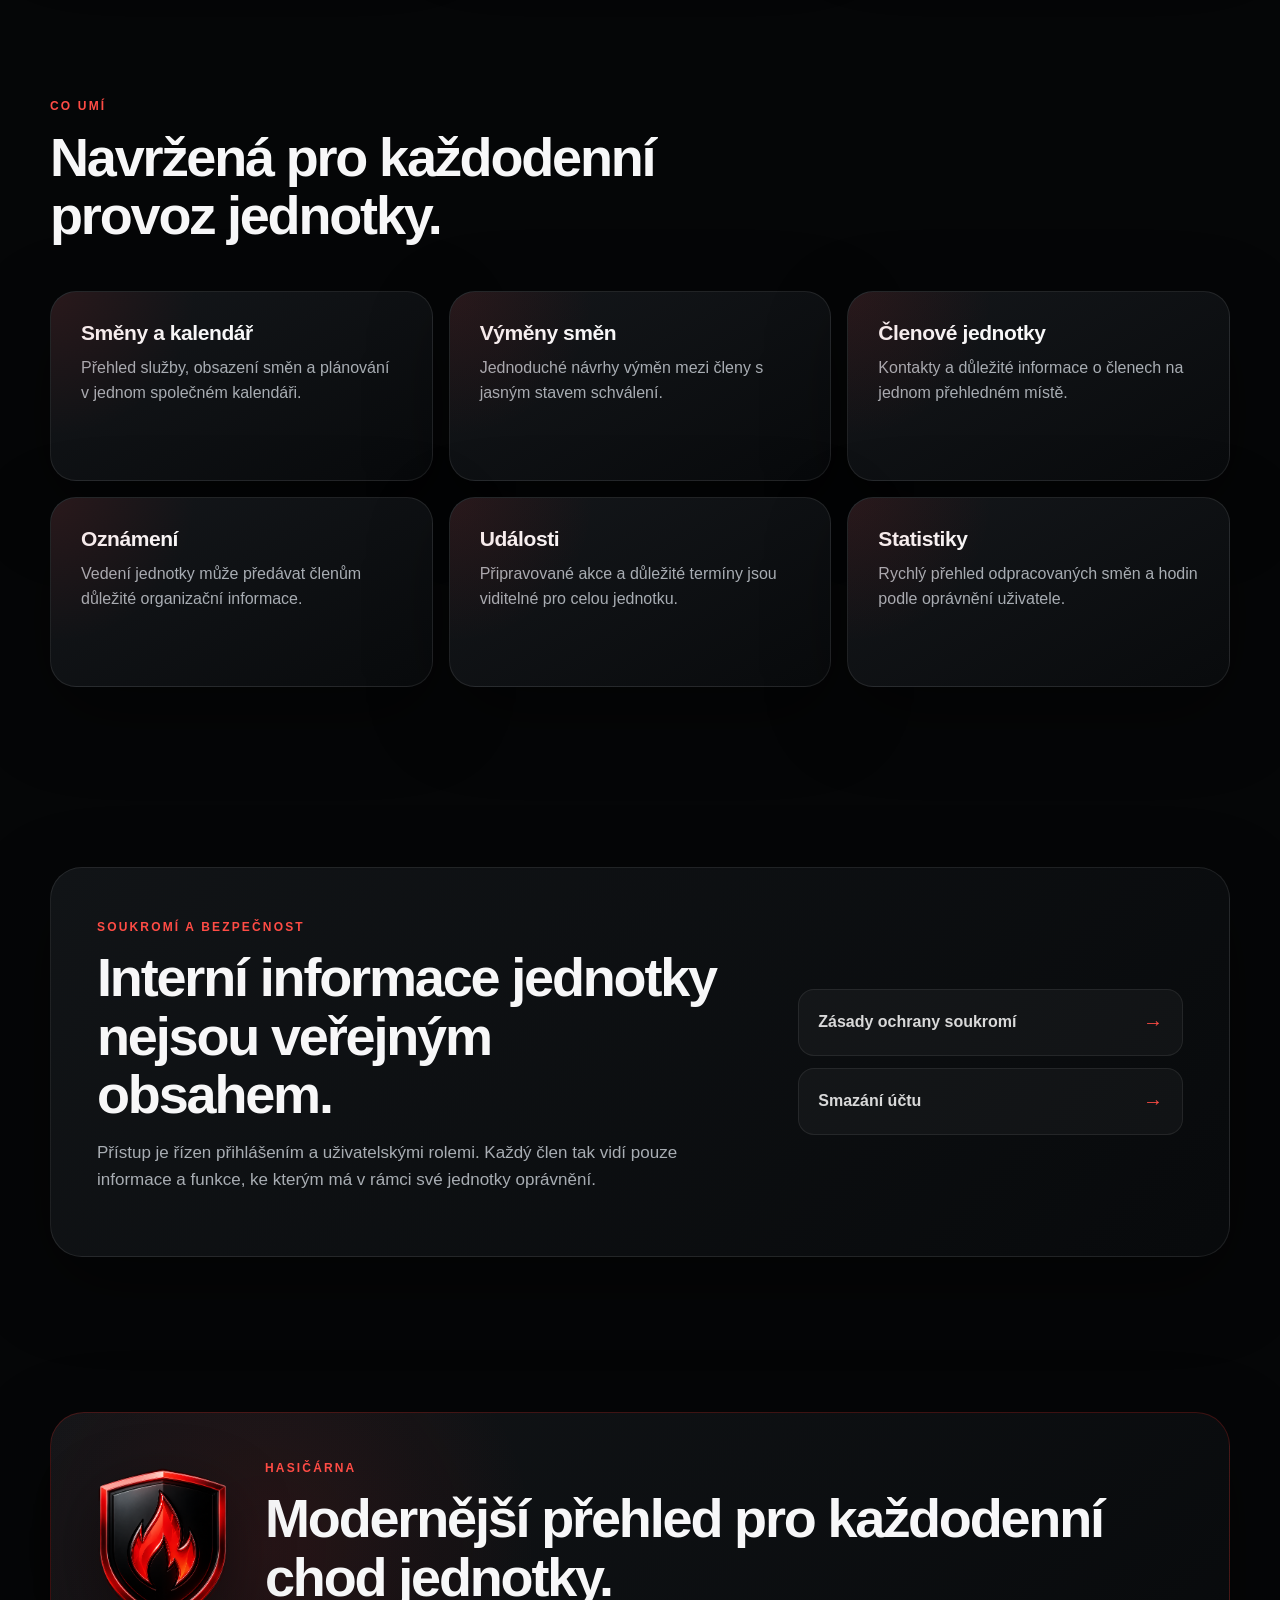
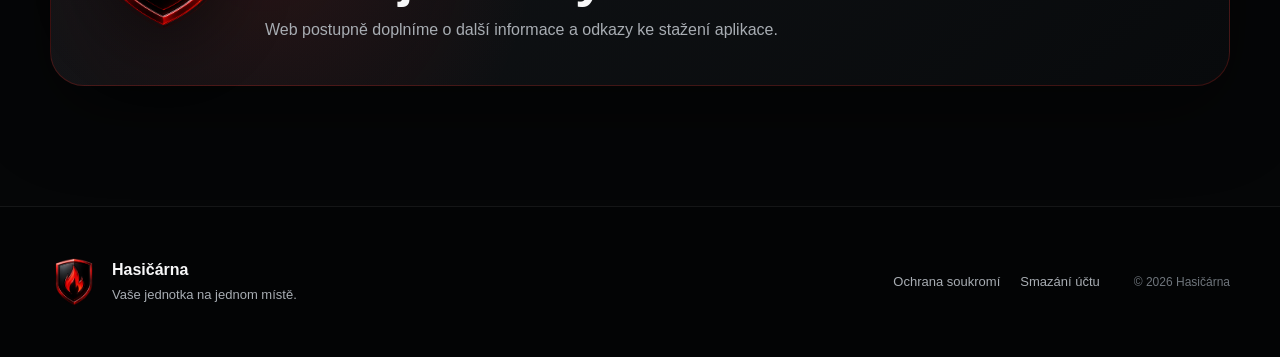
==== commit 8c58c8d8: "Improve security section text" ====
--- a/index.html
+++ b/index.html
@@ -111,8 +111,8 @@
       <div class="security-panel reveal">
         <div>
           <span class="eyebrow">Soukromí a bezpečnost</span>
-          <h2>Data jednotky nejsou veřejný obsah.</h2>
-          <p>Hasičárna používá přihlášení a řízení oprávnění tak, aby se k interním informacím dostali pouze oprávnění uživatelé.</p>
+          <h2>Interní informace jednotky nejsou veřejným obsahem.</h2>
+          <p>Přístup je řízen přihlášením a uživatelskými rolemi. Každý člen tak vidí pouze informace a funkce, ke kterým má v rámci své jednotky oprávnění.</p>
         </div>
         <div class="security-links">
           <a href="privacy.html">Zásady ochrany soukromí <span>→</span></a>
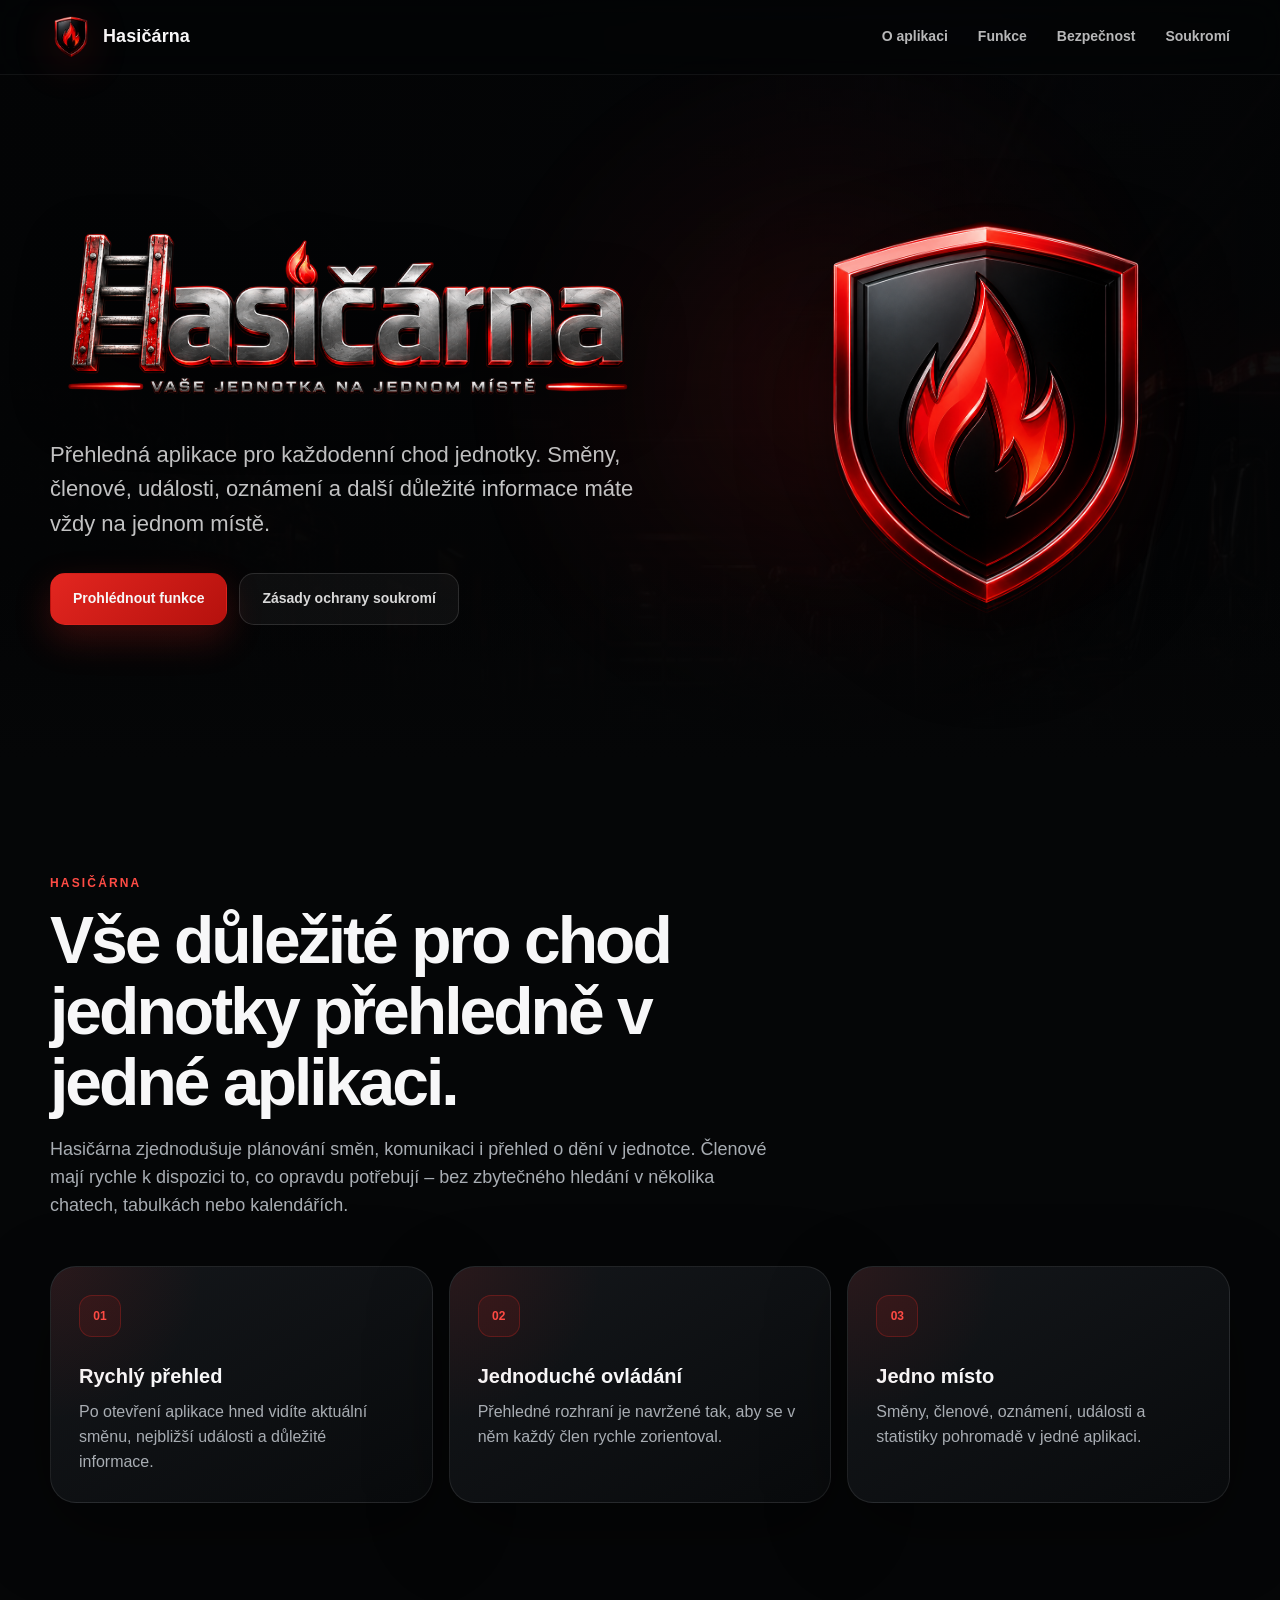
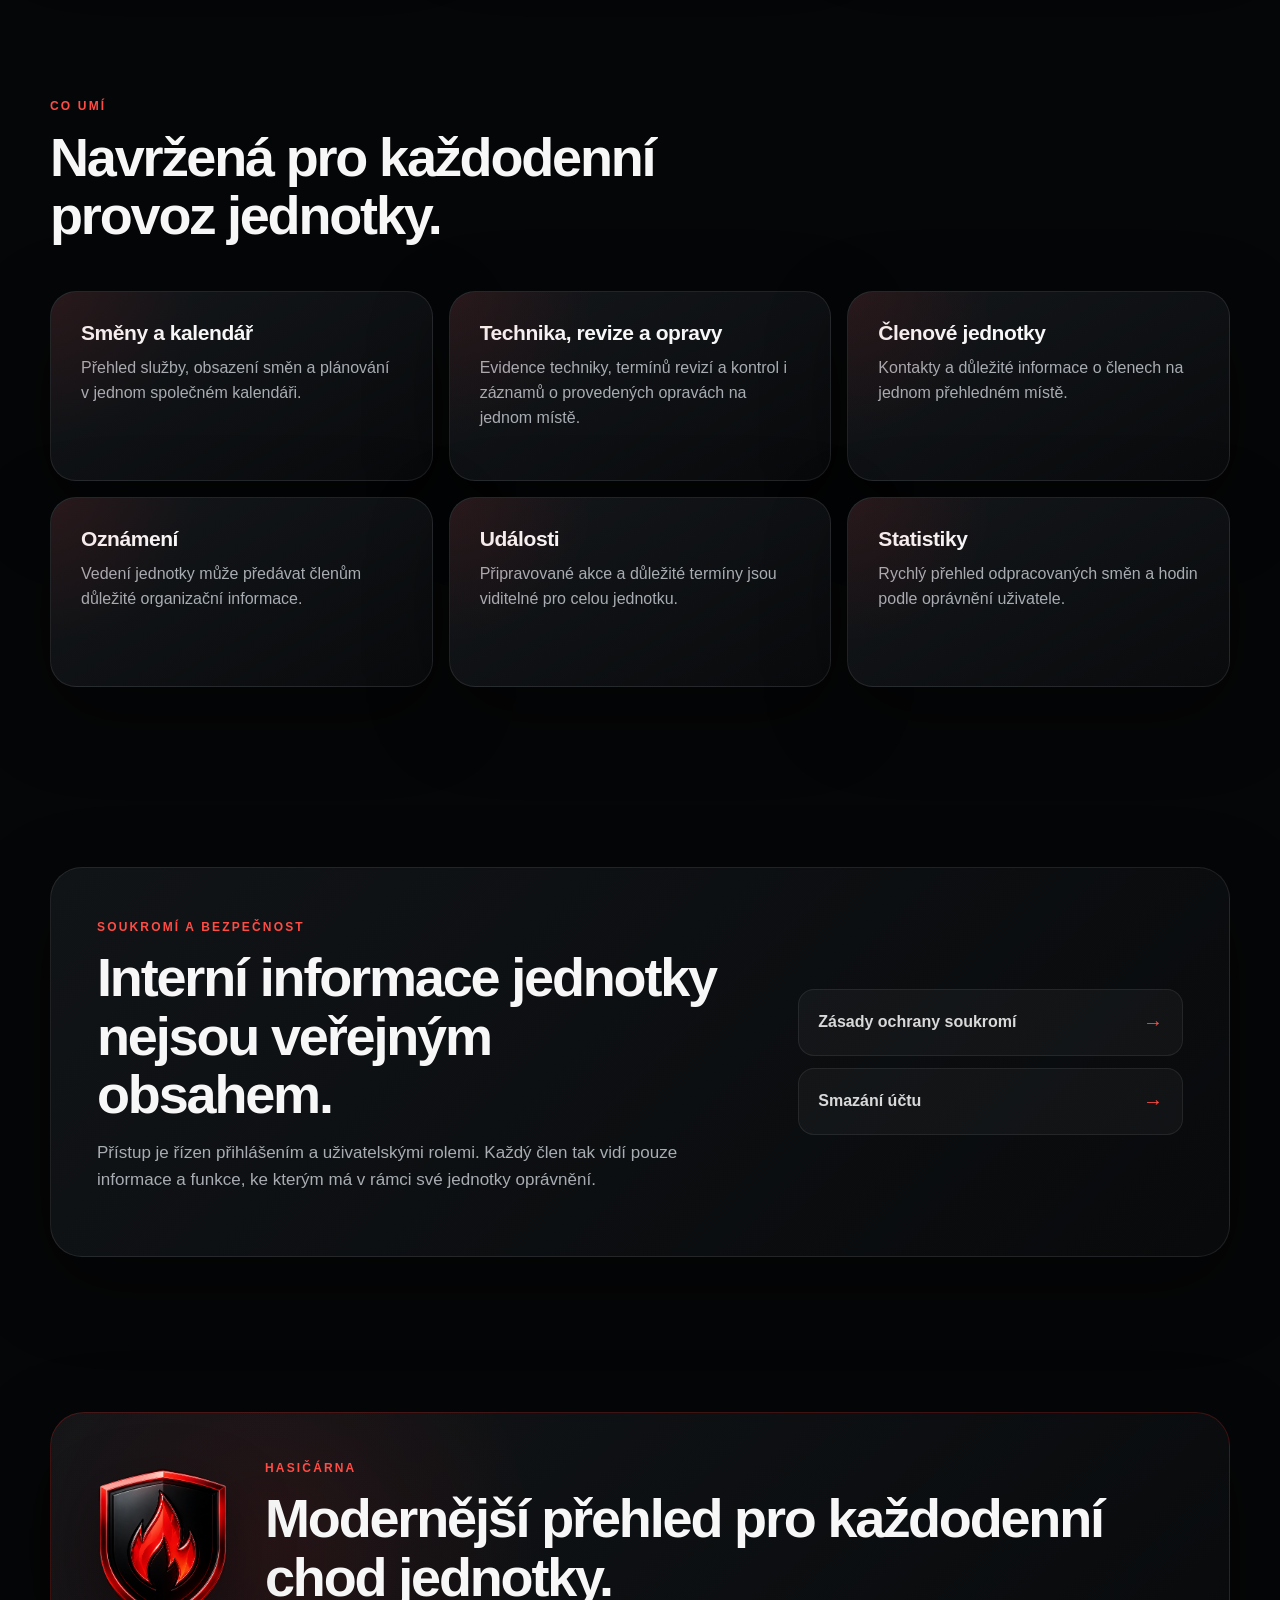
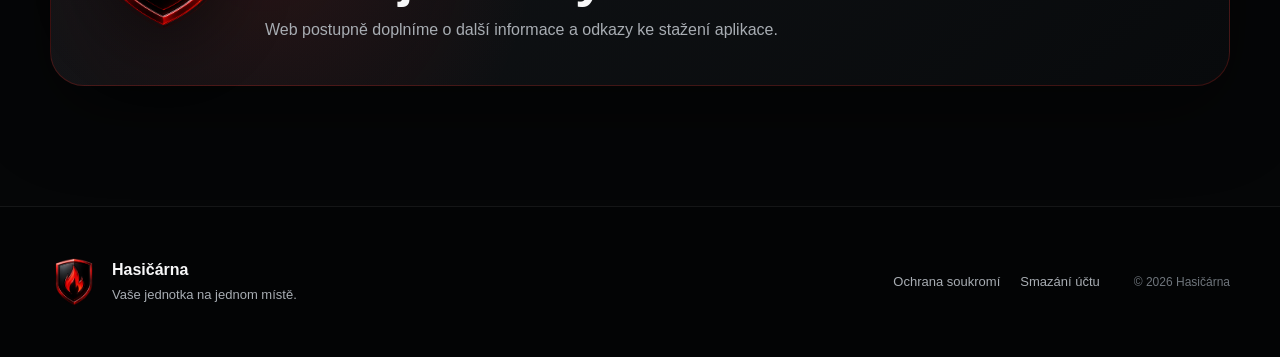
==== commit 5d2a4159: "Add equipment and maintenance feature" ====
--- a/index.html
+++ b/index.html
@@ -85,8 +85,8 @@
           <p>Přehled služby, obsazení směn a plánování v jednom společném kalendáři.</p>
         </article>
         <article class="feature-card reveal">
-          <h3>Výměny směn</h3>
-          <p>Jednoduché návrhy výměn mezi členy s jasným stavem schválení.</p>
+          <h3>Technika, revize a opravy</h3>
+          <p>Evidence techniky, termínů revizí a kontrol i záznamů o provedených opravách na jednom místě.</p>
         </article>
         <article class="feature-card reveal">
           <h3>Členové jednotky</h3>
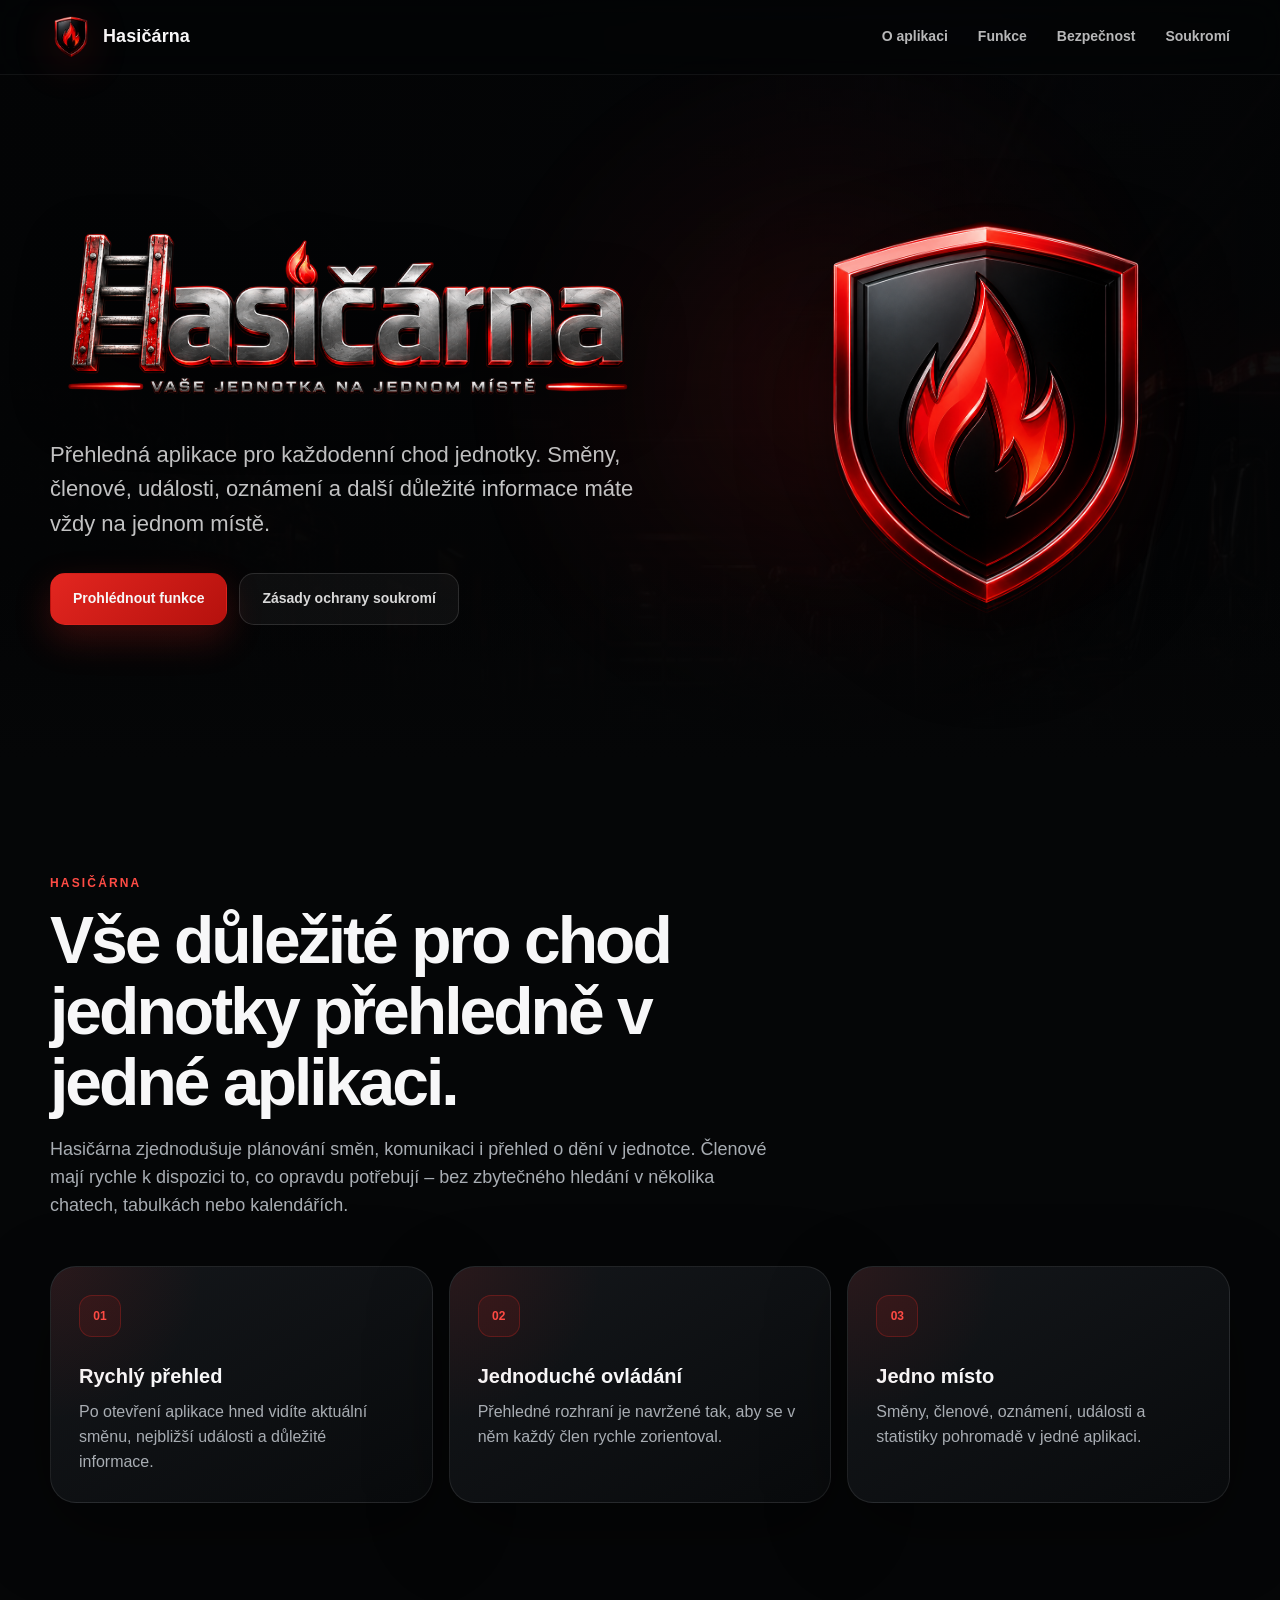
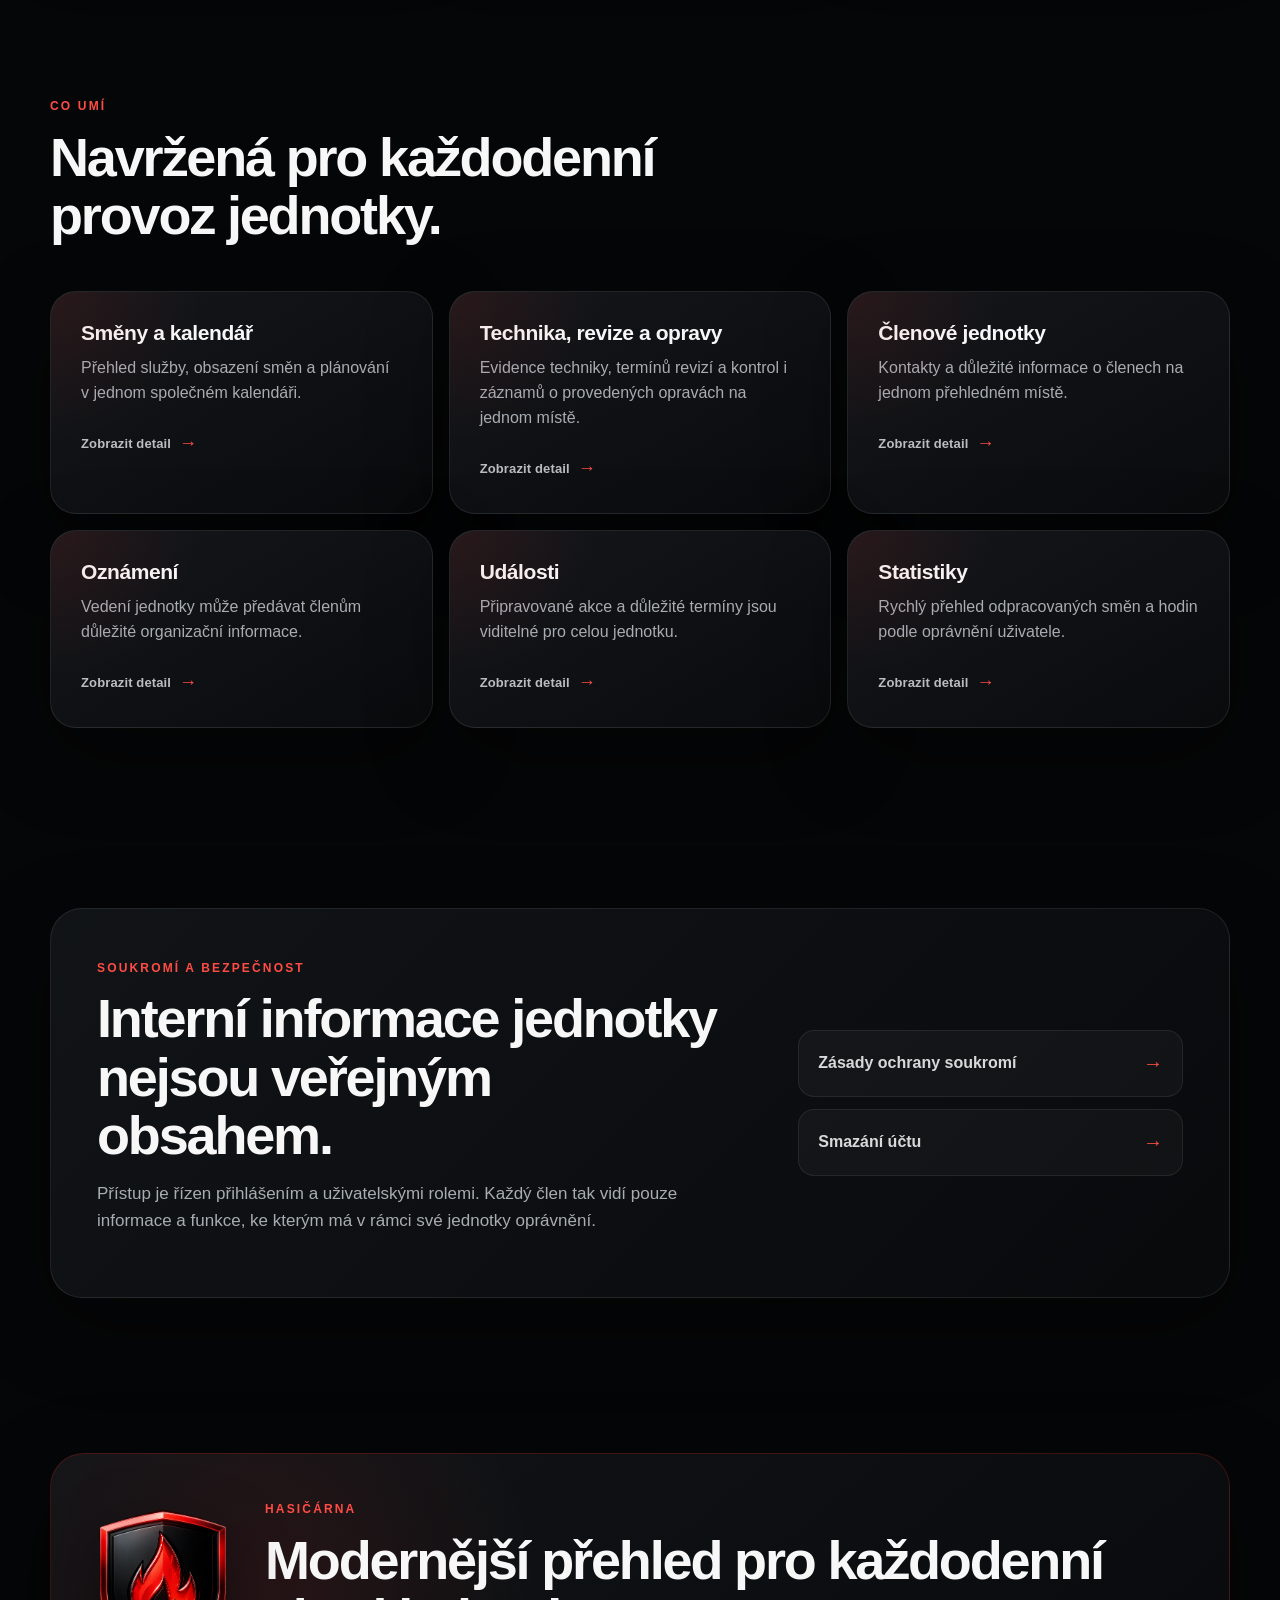
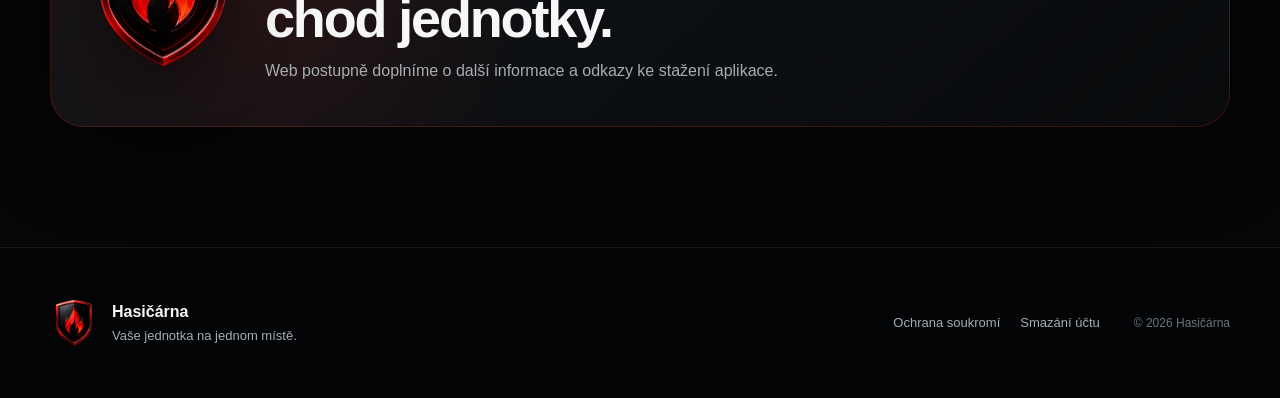
==== commit bd279f72: "Add interactive feature details" ====
--- a/index.html
+++ b/index.html
@@ -80,29 +80,35 @@
         <h2>Navržená pro každodenní provoz jednotky.</h2>
       </div>
       <div class="feature-grid">
-        <article class="feature-card reveal">
+        <article class="feature-card reveal" role="button" tabindex="0" aria-haspopup="dialog" data-feature="shifts">
           <h3>Směny a kalendář</h3>
           <p>Přehled služby, obsazení směn a plánování v jednom společném kalendáři.</p>
+          <span class="feature-more">Zobrazit detail <span aria-hidden="true">→</span></span>
         </article>
-        <article class="feature-card reveal">
+        <article class="feature-card reveal" role="button" tabindex="0" aria-haspopup="dialog" data-feature="equipment">
           <h3>Technika, revize a opravy</h3>
           <p>Evidence techniky, termínů revizí a kontrol i záznamů o provedených opravách na jednom místě.</p>
+          <span class="feature-more">Zobrazit detail <span aria-hidden="true">→</span></span>
         </article>
-        <article class="feature-card reveal">
+        <article class="feature-card reveal" role="button" tabindex="0" aria-haspopup="dialog" data-feature="members">
           <h3>Členové jednotky</h3>
           <p>Kontakty a důležité informace o členech na jednom přehledném místě.</p>
+          <span class="feature-more">Zobrazit detail <span aria-hidden="true">→</span></span>
         </article>
-        <article class="feature-card reveal">
+        <article class="feature-card reveal" role="button" tabindex="0" aria-haspopup="dialog" data-feature="announcements">
           <h3>Oznámení</h3>
           <p>Vedení jednotky může předávat členům důležité organizační informace.</p>
+          <span class="feature-more">Zobrazit detail <span aria-hidden="true">→</span></span>
         </article>
-        <article class="feature-card reveal">
+        <article class="feature-card reveal" role="button" tabindex="0" aria-haspopup="dialog" data-feature="events">
           <h3>Události</h3>
           <p>Připravované akce a důležité termíny jsou viditelné pro celou jednotku.</p>
+          <span class="feature-more">Zobrazit detail <span aria-hidden="true">→</span></span>
         </article>
-        <article class="feature-card reveal">
+        <article class="feature-card reveal" role="button" tabindex="0" aria-haspopup="dialog" data-feature="statistics">
           <h3>Statistiky</h3>
           <p>Rychlý přehled odpracovaných směn a hodin podle oprávnění uživatele.</p>
+          <span class="feature-more">Zobrazit detail <span aria-hidden="true">→</span></span>
         </article>
       </div>
     </section>
@@ -133,6 +139,24 @@
     </section>
   </main>
 
+
+  <div class="feature-modal" id="feature-modal" aria-hidden="true">
+    <div class="feature-modal-backdrop" data-modal-close></div>
+    <section class="feature-modal-dialog" role="dialog" aria-modal="true" aria-labelledby="feature-modal-title">
+      <button class="feature-modal-close" type="button" aria-label="Zavřít detail" data-modal-close>×</button>
+      <div class="feature-modal-preview" id="feature-modal-preview">
+        <img src="assets/logo-shield.png" alt="" aria-hidden="true">
+        <span>Náhled obrazovky doplníme</span>
+      </div>
+      <div class="feature-modal-content">
+        <span class="eyebrow">Detail funkce</span>
+        <h2 id="feature-modal-title"></h2>
+        <p id="feature-modal-text"></p>
+        <ul id="feature-modal-list"></ul>
+      </div>
+    </section>
+  </div>
+
   <footer class="site-footer">
     <div class="footer-inner">
       <div class="footer-brand">
--- a/styles.css
+++ b/styles.css
@@ -224,3 +224,139 @@
   .step { grid-template-columns: 42px 1fr; gap: 14px; padding: 18px; }
   .step > span { width: 40px; height: 40px; }
 }
+
+/* Interactive feature details */
+.feature-card[role="button"] {
+  cursor: pointer;
+  transition: transform .22s ease, border-color .22s ease, background .22s ease, box-shadow .22s ease;
+}
+.feature-card[role="button"]:hover {
+  transform: translateY(-4px);
+  border-color: rgba(227,38,32,.42);
+  background: linear-gradient(150deg, rgba(25,28,32,.96), rgba(10,12,14,.98));
+  box-shadow: 0 22px 54px rgba(0,0,0,.34), 0 0 0 1px rgba(227,38,32,.04) inset;
+}
+.feature-card[role="button"]:focus-visible {
+  outline: 2px solid rgba(255,86,79,.92);
+  outline-offset: 4px;
+}
+.feature-more {
+  display: inline-flex;
+  align-items: center;
+  gap: 8px;
+  margin-top: 24px;
+  color: rgba(255,255,255,.72);
+  font-size: 13px;
+  font-weight: 800;
+  letter-spacing: .01em;
+}
+.feature-more span {
+  color: var(--red-bright);
+  font-size: 18px;
+  transition: transform .2s ease;
+}
+.feature-card[role="button"]:hover .feature-more span { transform: translateX(4px); }
+
+body.modal-open { overflow: hidden; }
+.feature-modal {
+  position: fixed;
+  inset: 0;
+  z-index: 1000;
+  display: grid;
+  place-items: center;
+  padding: 24px;
+  opacity: 0;
+  visibility: hidden;
+  transition: opacity .22s ease, visibility .22s ease;
+}
+.feature-modal.open { opacity: 1; visibility: visible; }
+.feature-modal-backdrop {
+  position: absolute;
+  inset: 0;
+  background: rgba(0,0,0,.78);
+  backdrop-filter: blur(10px);
+  -webkit-backdrop-filter: blur(10px);
+}
+.feature-modal-dialog {
+  position: relative;
+  z-index: 1;
+  width: min(920px, 100%);
+  max-height: min(760px, calc(100vh - 48px));
+  overflow: auto;
+  display: grid;
+  grid-template-columns: .92fr 1.08fr;
+  gap: 0;
+  border: 1px solid rgba(255,255,255,.10);
+  border-radius: 30px;
+  background: linear-gradient(145deg, #15181b, #080a0c 72%);
+  box-shadow: 0 36px 90px rgba(0,0,0,.64), 0 0 70px rgba(227,38,32,.07);
+  transform: translateY(18px) scale(.985);
+  transition: transform .24s ease;
+}
+.feature-modal.open .feature-modal-dialog { transform: translateY(0) scale(1); }
+.feature-modal-close {
+  position: absolute;
+  top: 16px;
+  right: 16px;
+  z-index: 3;
+  width: 42px;
+  height: 42px;
+  display: grid;
+  place-items: center;
+  border: 1px solid rgba(255,255,255,.12);
+  border-radius: 50%;
+  background: rgba(5,6,7,.72);
+  color: rgba(255,255,255,.86);
+  font: inherit;
+  font-size: 28px;
+  line-height: 1;
+  cursor: pointer;
+  transition: background .2s ease, border-color .2s ease, transform .2s ease;
+}
+.feature-modal-close:hover { background: rgba(227,38,32,.18); border-color: rgba(227,38,32,.42); transform: rotate(4deg); }
+.feature-modal-preview {
+  min-height: 440px;
+  padding: 42px;
+  display: flex;
+  flex-direction: column;
+  align-items: center;
+  justify-content: center;
+  gap: 18px;
+  text-align: center;
+  background:
+    radial-gradient(circle at 50% 45%, rgba(227,38,32,.14), transparent 32%),
+    linear-gradient(155deg, rgba(18,21,24,.96), rgba(6,7,8,.98));
+  border-right: 1px solid rgba(255,255,255,.07);
+}
+.feature-modal-preview img {
+  width: min(180px, 52%);
+  filter: drop-shadow(0 24px 34px rgba(0,0,0,.58));
+  opacity: .95;
+}
+.feature-modal-preview span {
+  color: rgba(255,255,255,.38);
+  font-size: 12px;
+  font-weight: 800;
+  letter-spacing: .13em;
+  text-transform: uppercase;
+}
+.feature-modal-content { padding: 64px 54px 52px; align-self: center; }
+.feature-modal-content h2 { font-size: clamp(30px, 4vw, 44px); }
+.feature-modal-content > p { margin: 18px 0 0; color: #b9bec4; font-size: 17px; line-height: 1.65; }
+.feature-modal-content ul { margin: 26px 0 0; padding: 0; list-style: none; display: grid; gap: 13px; }
+.feature-modal-content li { position: relative; padding-left: 24px; color: rgba(255,255,255,.78); line-height: 1.5; }
+.feature-modal-content li::before { content: ""; position: absolute; left: 0; top: .62em; width: 8px; height: 8px; border-radius: 50%; background: var(--red-bright); box-shadow: 0 0 14px rgba(227,38,32,.32); }
+
+@media (max-width: 760px) {
+  .feature-modal { padding: 12px; align-items: end; }
+  .feature-modal-dialog {
+    width: 100%;
+    max-height: calc(100vh - 24px);
+    grid-template-columns: 1fr;
+    border-radius: 26px 26px 18px 18px;
+  }
+  .feature-modal-preview { min-height: 210px; padding: 30px; border-right: 0; border-bottom: 1px solid rgba(255,255,255,.07); }
+  .feature-modal-preview img { width: 112px; }
+  .feature-modal-content { padding: 34px 26px 32px; }
+  .feature-modal-close { top: 12px; right: 12px; }
+}
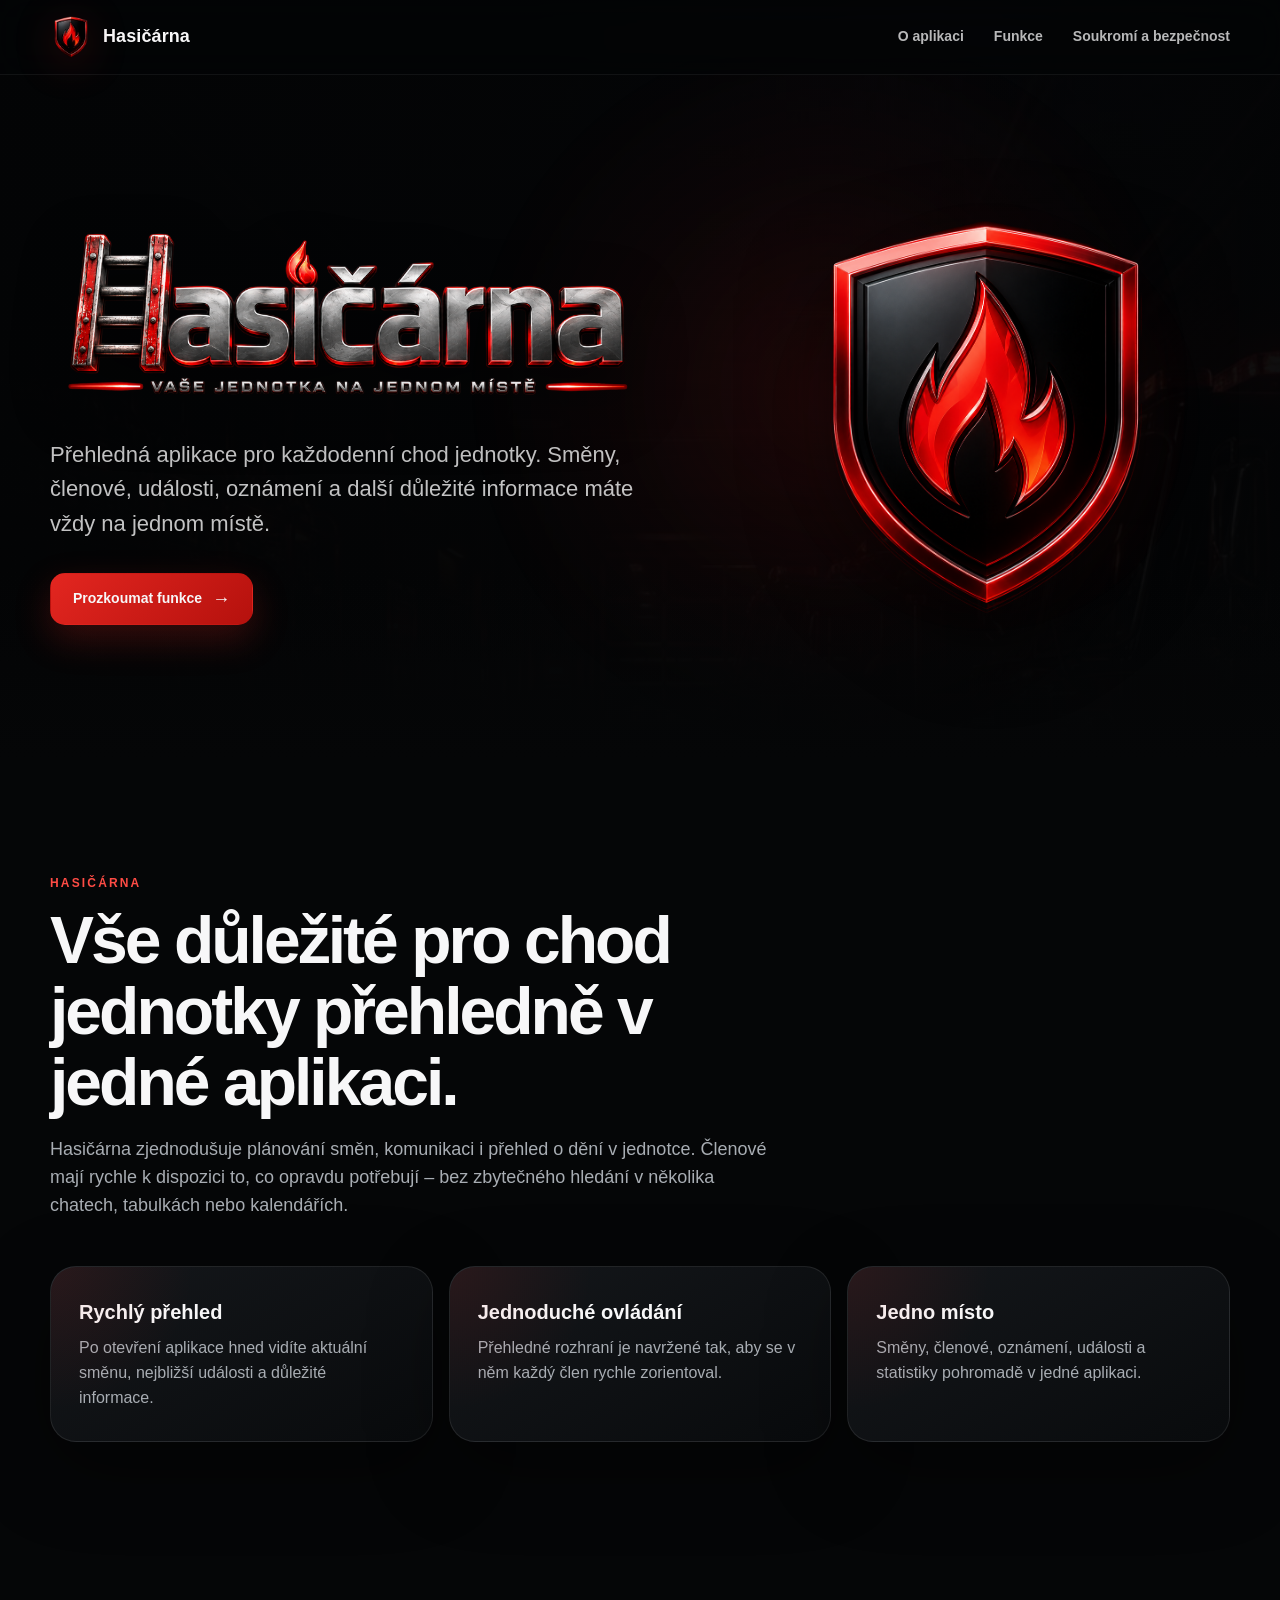
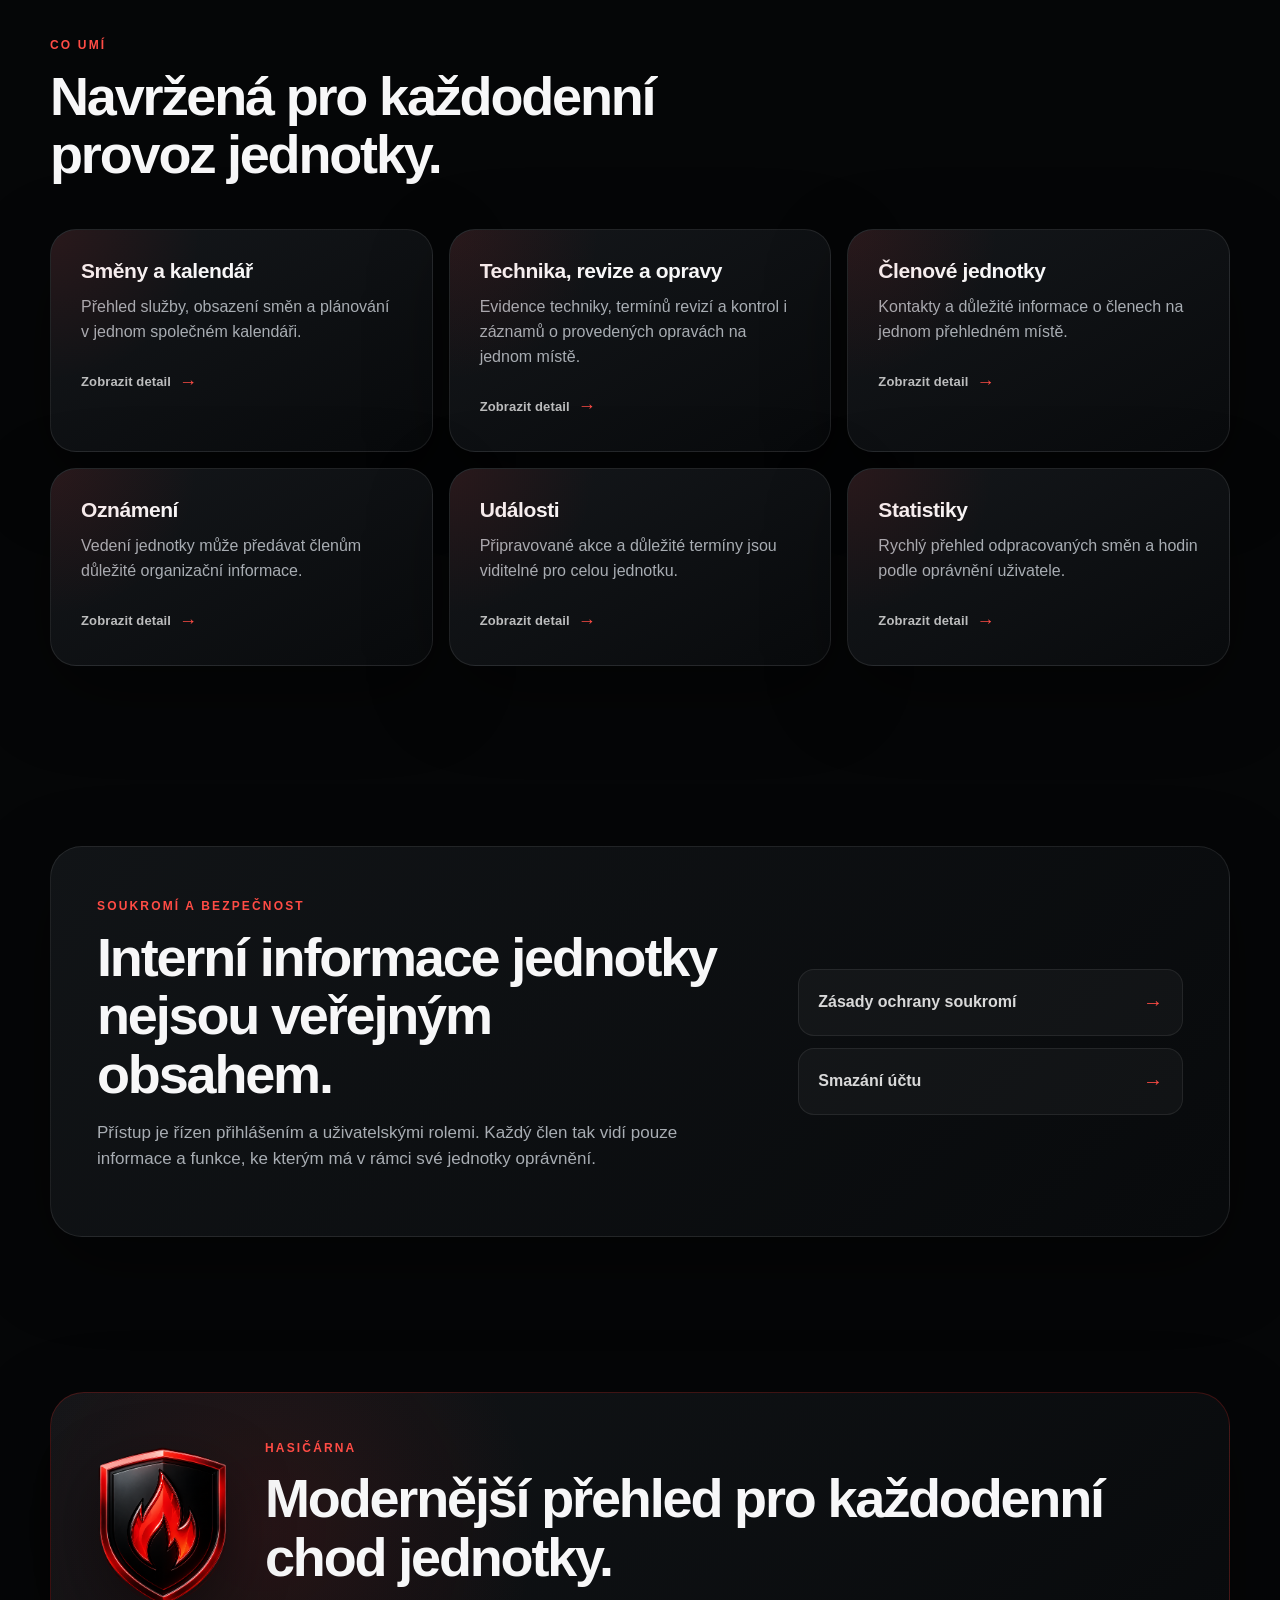
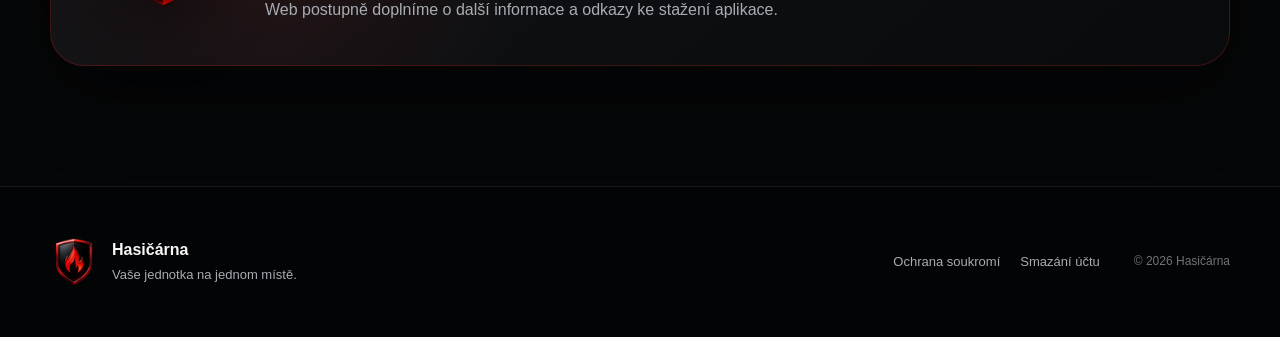
==== commit ad77bfcb: "Refine navigation and homepage cards" ====
--- a/index.html
+++ b/index.html
@@ -22,8 +22,7 @@
       <nav class="nav-links" aria-label="Hlavní navigace">
         <a href="#o-aplikaci">O aplikaci</a>
         <a href="#funkce">Funkce</a>
-        <a href="#bezpecnost">Bezpečnost</a>
-        <a href="privacy.html">Soukromí</a>
+        <a href="#bezpecnost">Soukromí a bezpečnost</a>
       </nav>
     </div>
   </header>
@@ -37,8 +36,7 @@
           <img class="hero-wordmark" src="assets/hasicarna-wordmark.png" alt="Hasičárna – vaše jednotka na jednom místě">
           <p class="hero-lead">Přehledná aplikace pro každodenní chod jednotky. Směny, členové, události, oznámení a další důležité informace máte vždy na jednom místě.</p>
           <div class="hero-actions">
-            <a class="button primary" href="#funkce">Prohlédnout funkce</a>
-            <a class="button secondary" href="privacy.html">Zásady ochrany soukromí</a>
+            <a class="button primary" href="#funkce">Prozkoumat funkce <span aria-hidden="true">→</span></a>
           </div>
         </div>
         <div class="hero-emblem reveal" aria-hidden="true">
@@ -57,17 +55,14 @@
       </div>
       <div class="stats-grid reveal">
         <article class="stat-card">
-          <span class="stat-icon">01</span>
           <strong>Rychlý přehled</strong>
           <p>Po otevření aplikace hned vidíte aktuální směnu, nejbližší události a důležité informace.</p>
         </article>
         <article class="stat-card">
-          <span class="stat-icon">02</span>
           <strong>Jednoduché ovládání</strong>
           <p>Přehledné rozhraní je navržené tak, aby se v něm každý člen rychle zorientoval.</p>
         </article>
         <article class="stat-card">
-          <span class="stat-icon">03</span>
           <strong>Jedno místo</strong>
           <p>Směny, členové, oznámení, události a statistiky pohromadě v jedné aplikaci.</p>
         </article>
--- a/styles.css
+++ b/styles.css
@@ -118,10 +118,10 @@
   background: linear-gradient(150deg, rgba(22,25,29,.92), rgba(9,11,13,.96));
   box-shadow: var(--shadow);
 }
-.stat-card { padding: 28px; min-height: 210px; }
+.stat-card { padding: 30px 28px; min-height: 176px; }
 .stat-card::after, .feature-card::after { content: ""; position: absolute; inset: 0; pointer-events: none; background: radial-gradient(circle at 0 0, rgba(227,38,32,.10), transparent 34%); }
 .stat-icon { display: inline-grid; place-items: center; width: 42px; height: 42px; border-radius: 13px; background: rgba(227,38,32,.10); border: 1px solid rgba(227,38,32,.28); color: var(--red-bright); font-weight: 900; font-size: 12px; }
-.stat-card strong { display: block; margin-top: 24px; font-size: 20px; }
+.stat-card strong { display: block; margin-top: 0; font-size: 20px; }
 .stat-card p { color: var(--muted); margin: 8px 0 0; }
 .features { padding-top: 80px; }
 .feature-grid { grid-template-columns: repeat(3, 1fr); }
@@ -360,3 +360,11 @@
   .feature-modal-content { padding: 34px 26px 32px; }
   .feature-modal-close { top: 12px; right: 12px; }
 }
+
+.button.primary span {
+  margin-left: 10px;
+  font-size: 18px;
+  line-height: 1;
+  transition: transform .2s ease;
+}
+.button.primary:hover span { transform: translateX(4px); }
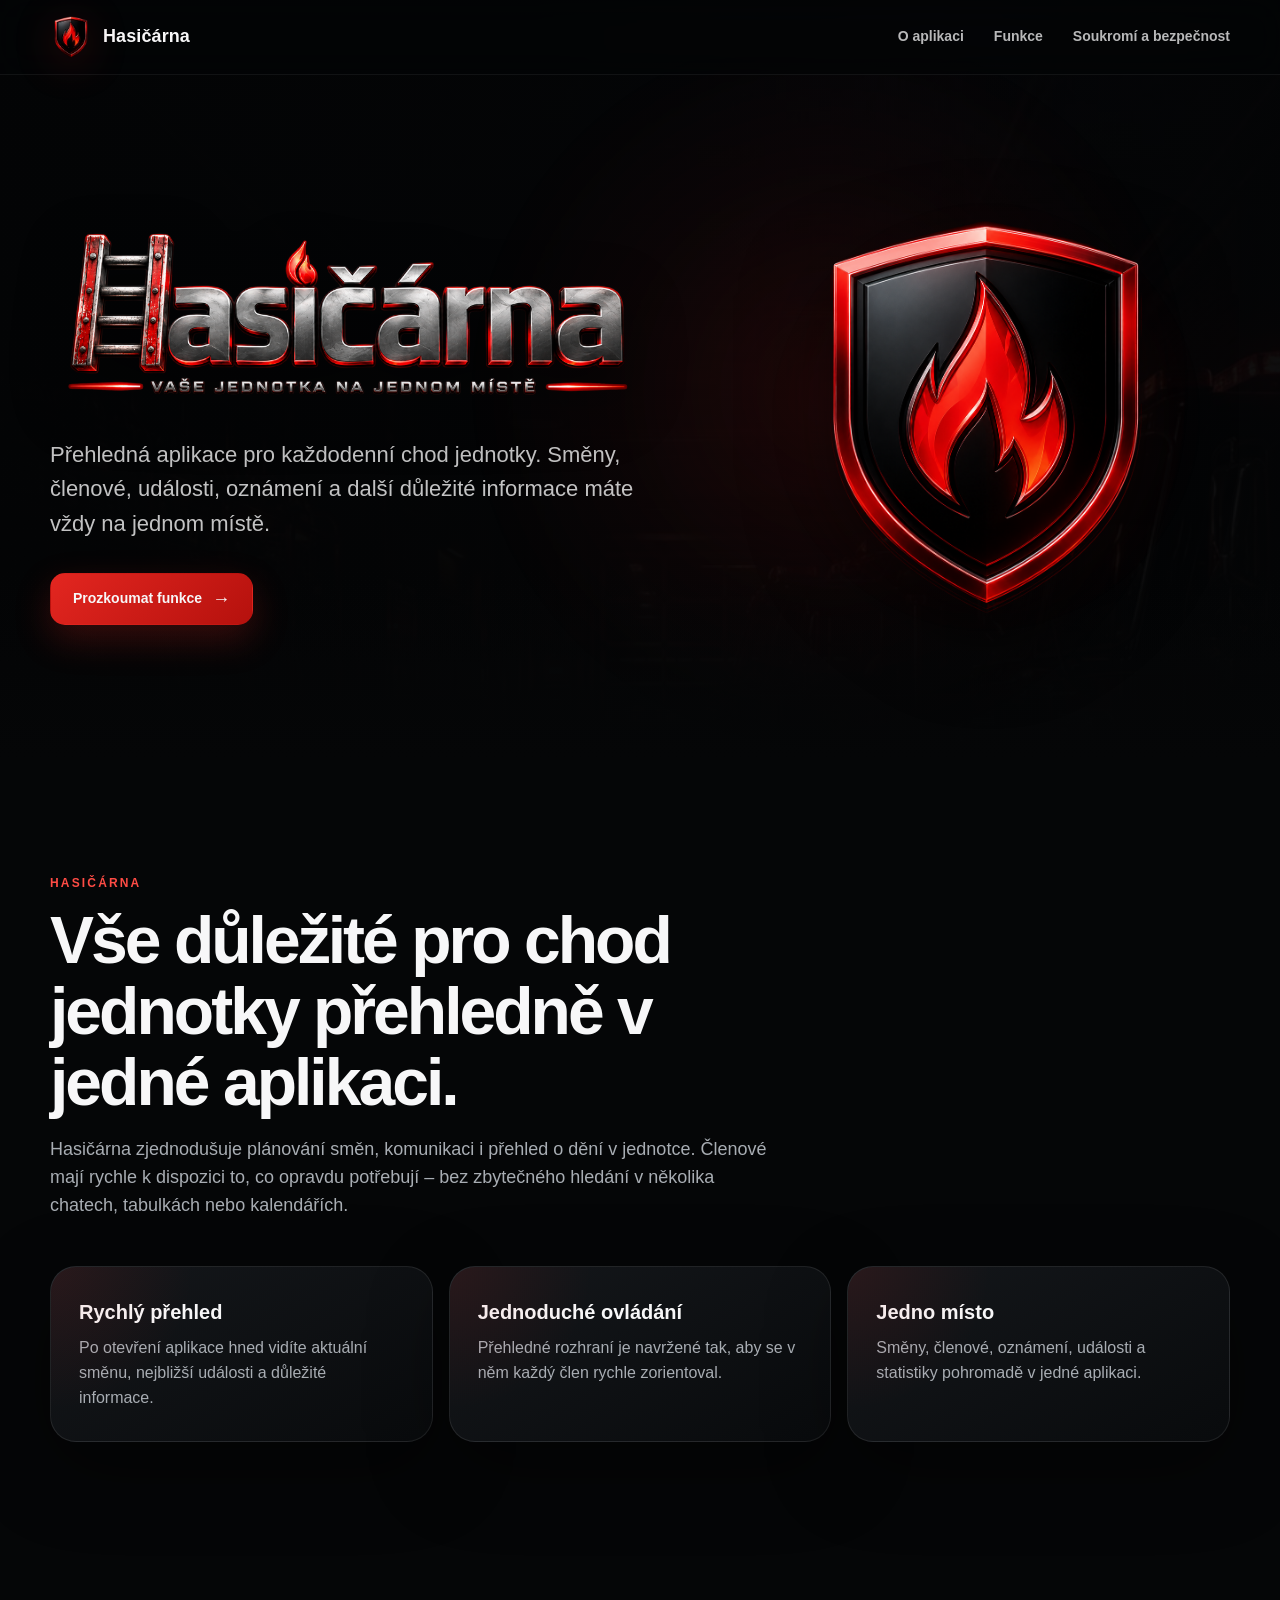
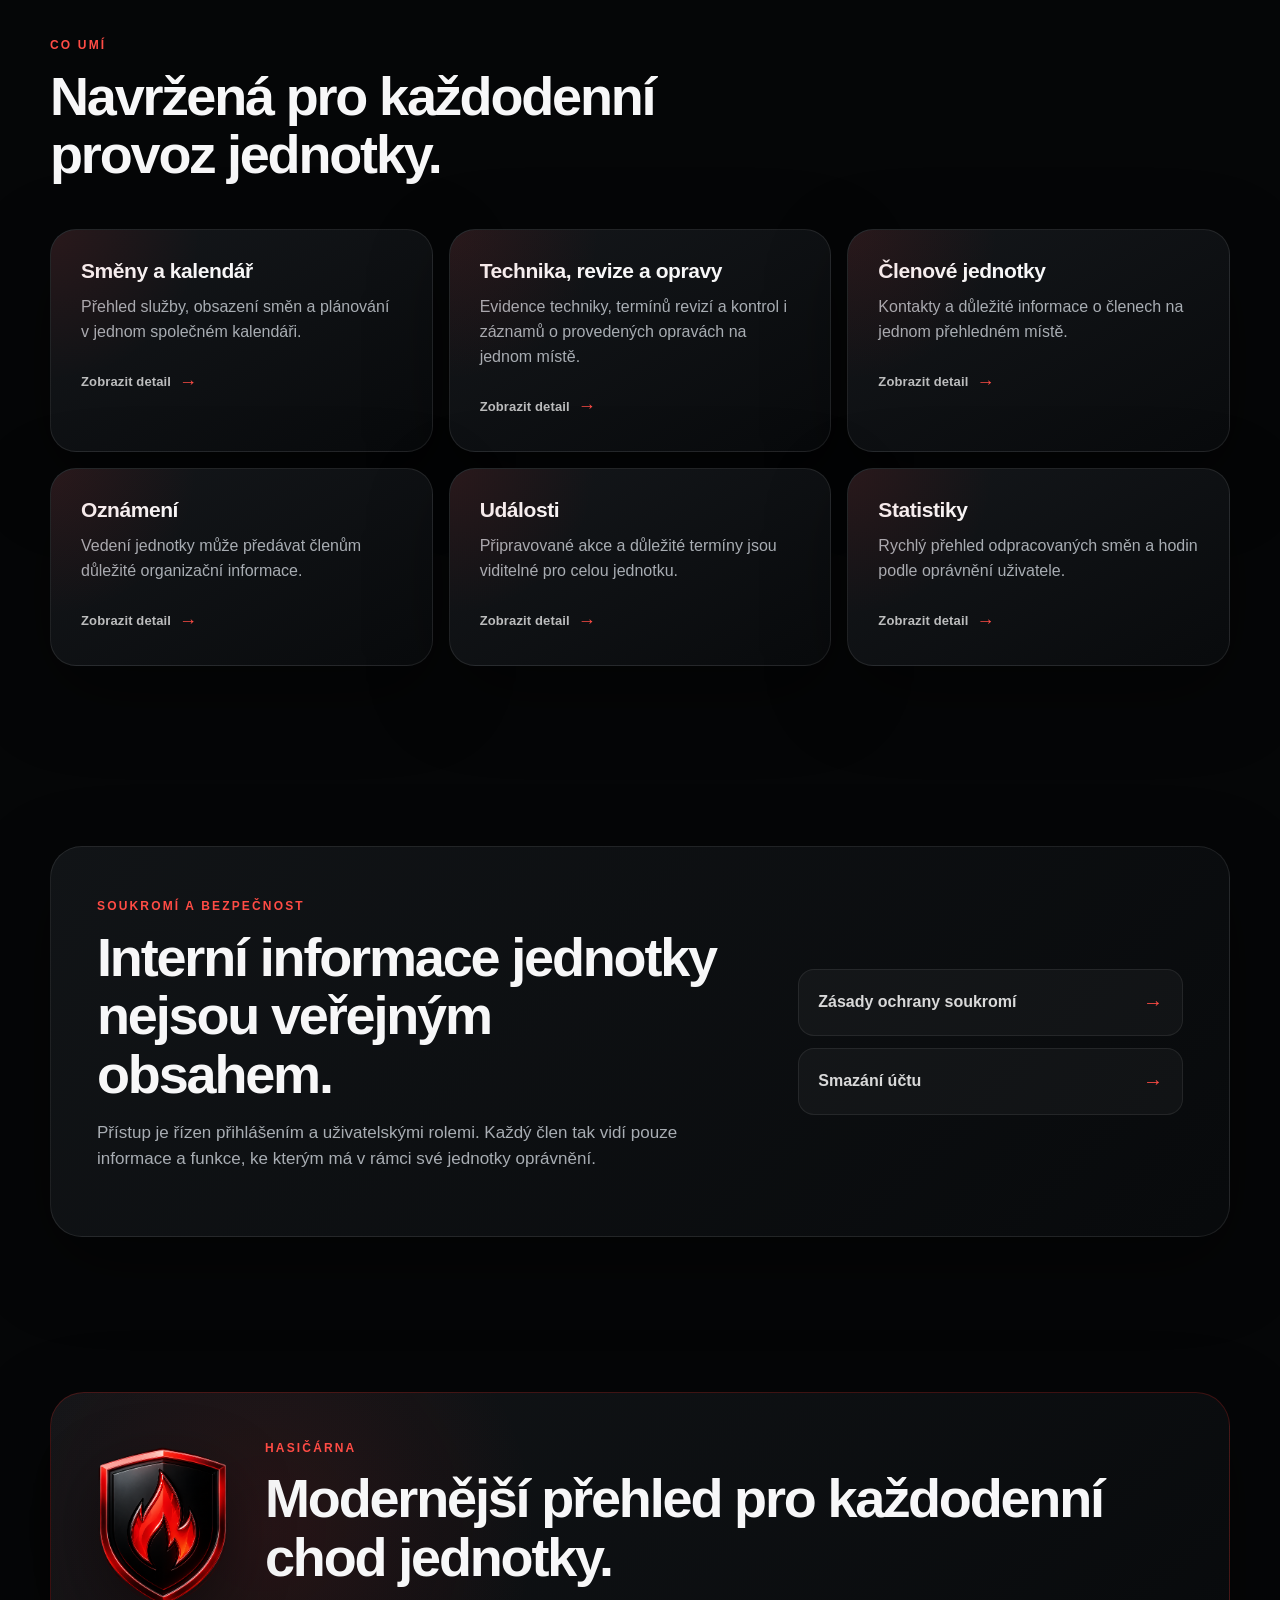
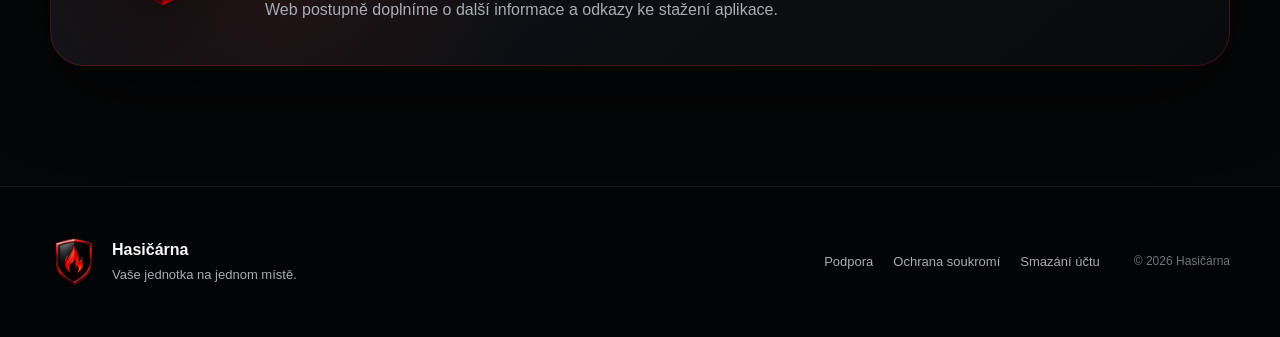
==== commit b1a109e1: "Add Hasičárna support page" ====
--- a/index.html
+++ b/index.html
@@ -159,6 +159,7 @@
         <div><strong>Hasičárna</strong><span>Vaše jednotka na jednom místě.</span></div>
       </div>
       <div class="footer-links">
+        <a href="support.html">Podpora</a>
         <a href="privacy.html">Ochrana soukromí</a>
         <a href="delete-account.html">Smazání účtu</a>
       </div>
--- a/styles.css
+++ b/styles.css
@@ -368,3 +368,100 @@
   transition: transform .2s ease;
 }
 .button.primary:hover span { transform: translateX(4px); }
+
+
+/* Account deletion / verification */
+.delete-layout { display: grid; gap: 18px; }
+.delete-section {
+  padding: 28px;
+  border: 1px solid rgba(255,255,255,.075);
+  border-radius: 22px;
+  background: rgba(255,255,255,.022);
+}
+.delete-section h2 { margin: 0 0 10px !important; font-size: 22px; }
+.delete-section p:last-child { margin-bottom: 0; }
+.delete-path {
+  display: inline-flex;
+  align-items: center;
+  gap: 8px;
+  margin: 8px 0 2px;
+  padding: 10px 14px;
+  border-radius: 13px;
+  border: 1px solid rgba(227,38,32,.26);
+  background: rgba(227,38,32,.07);
+  color: #fff;
+  font-weight: 800;
+}
+.form-grid { display: grid; gap: 16px; margin-top: 20px; }
+.field label {
+  display: block;
+  margin-bottom: 7px;
+  font-size: 13px;
+  font-weight: 850;
+  color: #f4f5f6;
+}
+.field input {
+  width: 100%;
+  min-height: 50px;
+  padding: 12px 14px;
+  border-radius: 14px;
+  border: 1px solid rgba(255,255,255,.11);
+  background: #080a0c;
+  color: #fff;
+  font: inherit;
+  outline: none;
+  transition: border-color .18s ease, box-shadow .18s ease;
+}
+.field input:focus {
+  border-color: rgba(227,38,32,.78);
+  box-shadow: 0 0 0 3px rgba(227,38,32,.10);
+}
+.field-help { margin-top: 7px; color: #7f878f; font-size: 12px; line-height: 1.5; }
+.form-status {
+  display: none;
+  margin-top: 16px;
+  padding: 14px 16px;
+  border-radius: 14px;
+  color: #d8f5e1;
+  border: 1px solid rgba(72,190,112,.30);
+  background: rgba(72,190,112,.08);
+}
+.form-status.error {
+  color: #ffd6d3;
+  border-color: rgba(227,38,32,.34);
+  background: rgba(227,38,32,.08);
+}
+.button[disabled] { opacity: .55; cursor: not-allowed; transform: none !important; }
+.verify-step { display: none; }
+.verify-step.active { display: block; }
+.verify-code {
+  text-align: center;
+  font-size: 23px !important;
+  font-weight: 850 !important;
+  letter-spacing: .26em;
+}
+#recaptcha-container { margin: 16px 0; min-height: 78px; }
+.success-box {
+  padding: 18px;
+  border-radius: 16px;
+  border: 1px solid rgba(72,190,112,.28);
+  background: rgba(72,190,112,.08);
+  color: #d8f5e1;
+}
+.delete-actions { display: flex; gap: 12px; flex-wrap: wrap; margin-top: 20px; }
+.delete-actions .button { text-decoration: none; color: #fff; }
+.data-list { margin: 12px 0 0; padding-left: 21px; color: #bcc1c7; }
+.data-list li { margin: 7px 0; }
+.warning-note {
+  margin-top: 18px;
+  padding: 16px 18px;
+  border-left: 3px solid var(--red);
+  border-radius: 0 14px 14px 0;
+  background: rgba(227,38,32,.06);
+  color: #c6cbd0;
+}
+@media (max-width: 680px) {
+  .delete-section { padding: 21px 18px; }
+  .delete-actions { flex-direction: column; }
+  .delete-actions .button { width: 100%; }
+}
